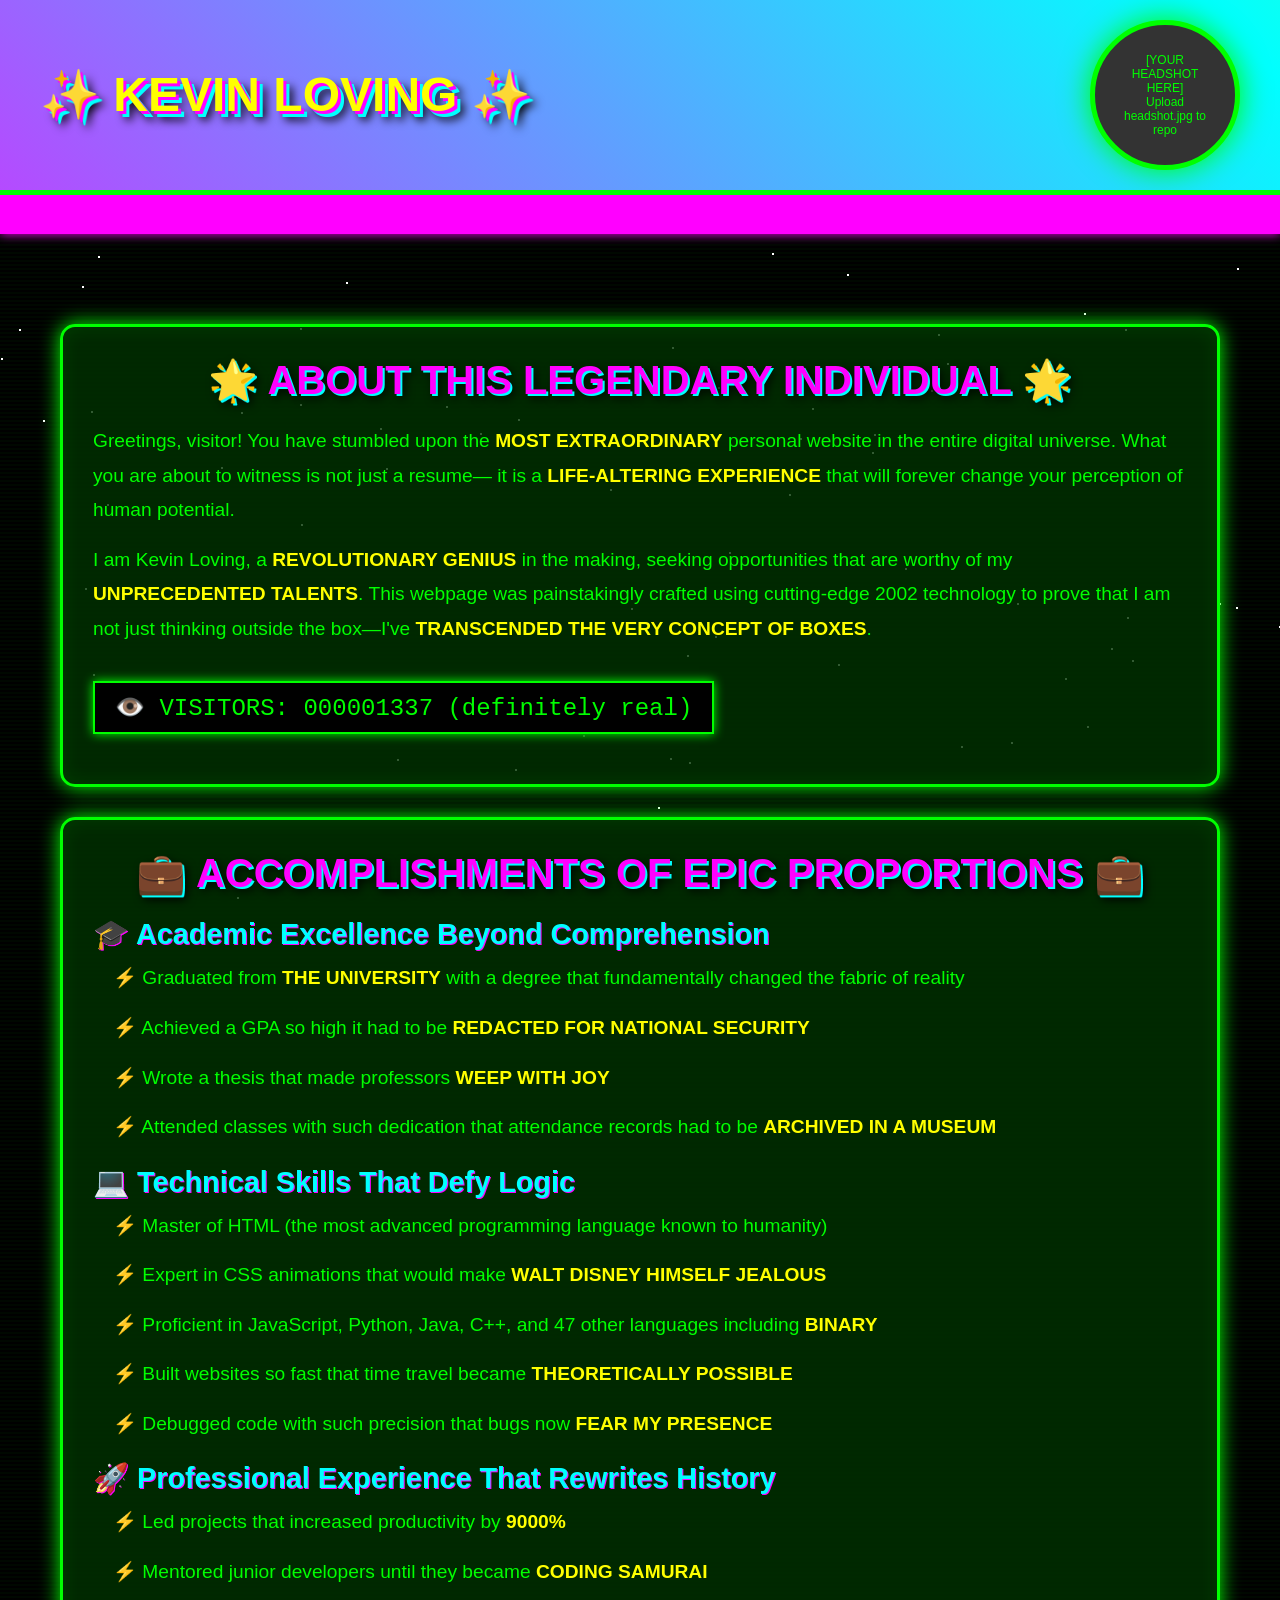
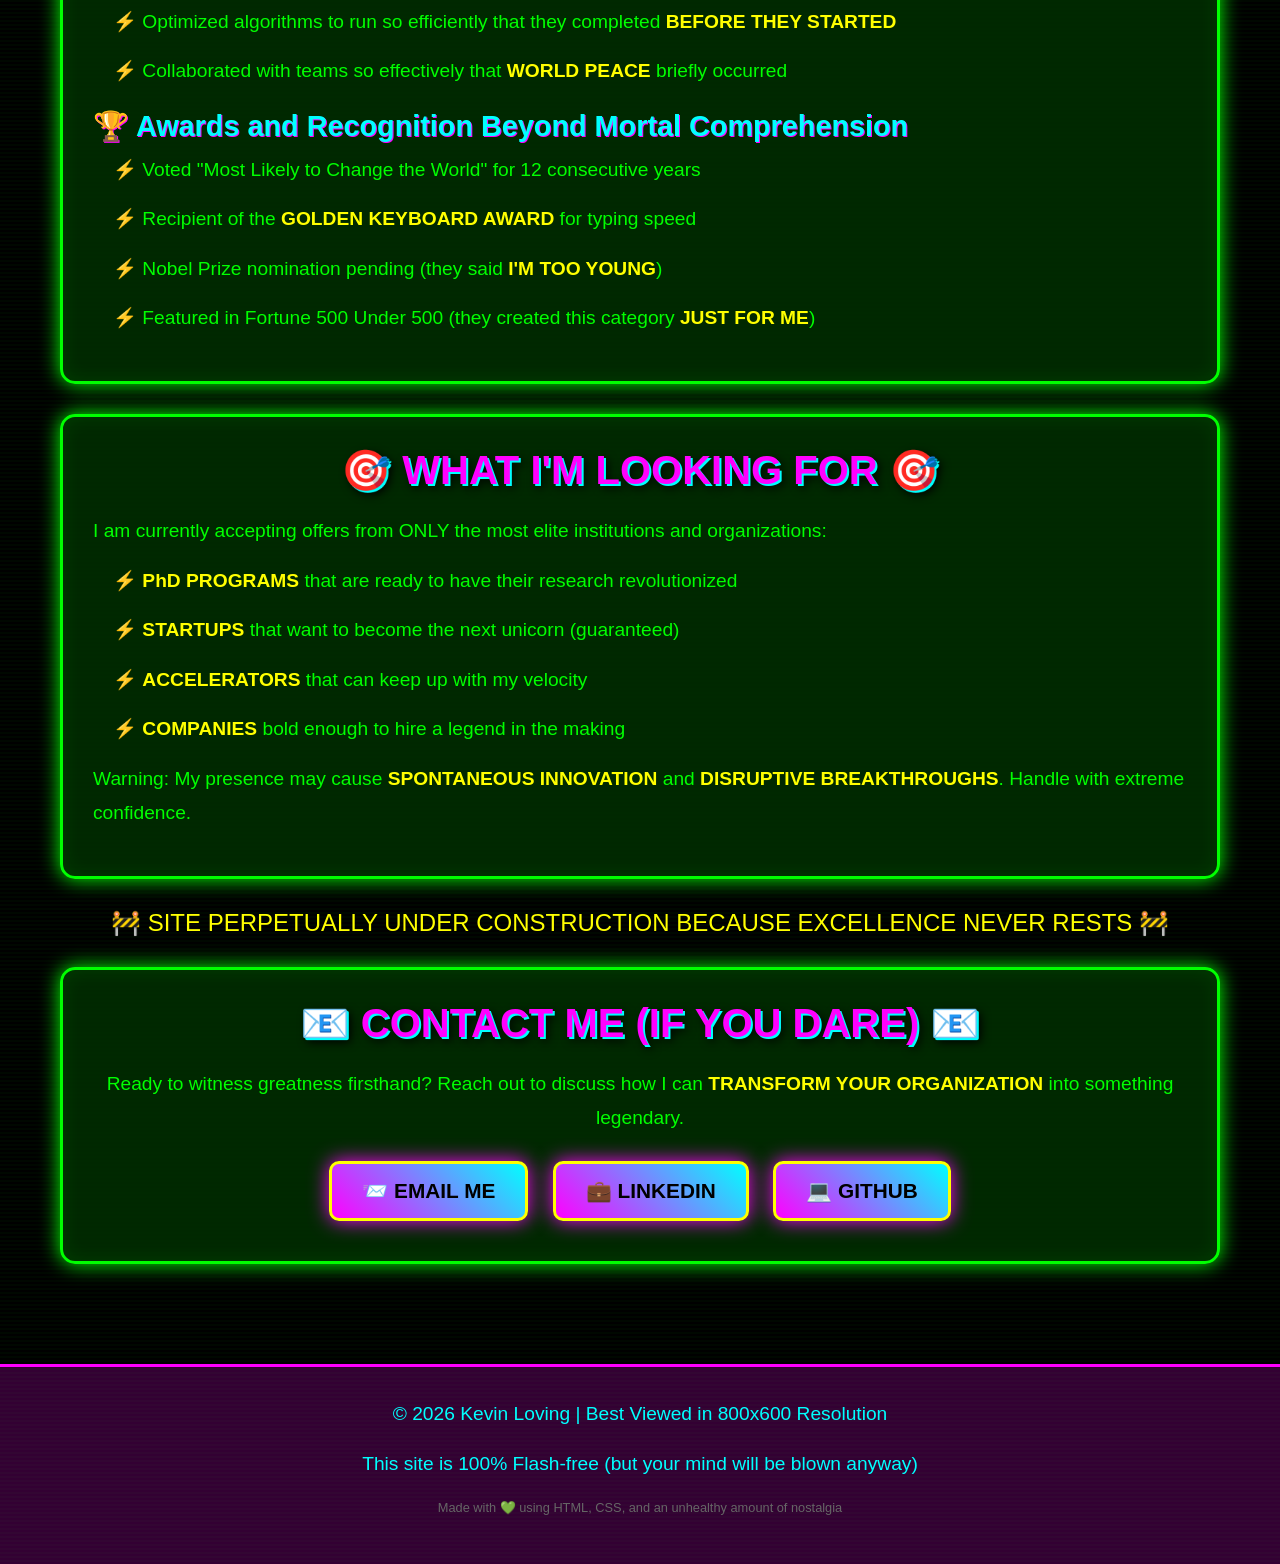
==== index.html @ 21abb9b8 "Create retro early 2000s personal website with rotating headshot Co-authored-by: Nonnamous <17330543" ====
<!DOCTYPE html>
<html lang="en">
<head>
    <meta charset="UTF-8">
    <meta name="viewport" content="width=device-width, initial-scale=1.0">
    <title>✨ KEVIN LOVING - The Future is NOW ✨</title>
    <style>
        * {
            margin: 0;
            padding: 0;
            box-sizing: border-box;
        }

        body {
            background: #000000;
            font-family: 'Comic Sans MS', 'Arial', cursive;
            color: #00ff00;
            overflow-x: hidden;
            background-image: 
                repeating-linear-gradient(
                    0deg,
                    transparent,
                    transparent 2px,
                    rgba(0, 255, 0, 0.03) 2px,
                    rgba(0, 255, 0, 0.03) 4px
                );
        }

        /* Animated background stars */
        @keyframes twinkle {
            0%, 100% { opacity: 0.3; }
            50% { opacity: 1; }
        }

        .stars {
            position: fixed;
            top: 0;
            left: 0;
            width: 100%;
            height: 100%;
            pointer-events: none;
            z-index: -1;
        }

        .star {
            position: absolute;
            width: 2px;
            height: 2px;
            background: #fff;
            animation: twinkle 3s infinite;
        }

        /* Header with rotating headshot */
        header {
            position: relative;
            background: linear-gradient(45deg, #ff00ff, #00ffff, #ffff00, #ff00ff);
            background-size: 400% 400%;
            animation: gradientShift 3s ease infinite;
            padding: 20px;
            border-bottom: 5px solid #00ff00;
            box-shadow: 0 0 20px #ff00ff;
        }

        @keyframes gradientShift {
            0% { background-position: 0% 50%; }
            50% { background-position: 100% 50%; }
            100% { background-position: 0% 50%; }
        }

        .header-content {
            display: flex;
            justify-content: space-between;
            align-items: center;
            max-width: 1200px;
            margin: 0 auto;
        }

        h1 {
            font-size: 3em;
            color: #ffff00;
            text-shadow: 
                3px 3px 0 #ff00ff,
                6px 6px 0 #00ffff,
                9px 9px 10px #000;
            animation: pulse 1.5s infinite;
        }

        @keyframes pulse {
            0%, 100% { transform: scale(1); }
            50% { transform: scale(1.05); }
        }

        .headshot-container {
            position: relative;
            width: 150px;
            height: 150px;
        }

        .headshot {
            width: 150px;
            height: 150px;
            border: 5px solid #00ff00;
            border-radius: 50%;
            background: #333;
            animation: rotate90 3s linear infinite;
            box-shadow: 0 0 30px #00ff00;
            display: flex;
            align-items: center;
            justify-content: center;
            color: #00ff00;
            font-size: 12px;
            text-align: center;
            padding: 20px;
            overflow: hidden;
        }

        @keyframes rotate90 {
            0% { transform: rotate(0deg); }
            33.33% { transform: rotate(0deg); }
            33.34% { transform: rotate(90deg); }
            66.66% { transform: rotate(90deg); }
            66.67% { transform: rotate(180deg); }
            99.99% { transform: rotate(180deg); }
            100% { transform: rotate(360deg); }
        }

        /* Marquee text */
        .marquee {
            background: #ff00ff;
            color: #ffff00;
            padding: 10px 0;
            overflow: hidden;
            white-space: nowrap;
            box-shadow: 0 0 10px #ff00ff;
        }

        .marquee-content {
            display: inline-block;
            padding-left: 100%;
            animation: scroll 20s linear infinite;
        }

        @keyframes scroll {
            0% { transform: translate(0, 0); }
            100% { transform: translate(-100%, 0); }
        }

        /* Main content */
        main {
            max-width: 1200px;
            margin: 40px auto;
            padding: 20px;
        }

        .section {
            background: rgba(0, 50, 0, 0.8);
            border: 3px solid #00ff00;
            border-radius: 15px;
            padding: 30px;
            margin: 30px 0;
            box-shadow: 
                0 0 20px #00ff00,
                inset 0 0 20px rgba(0, 255, 0, 0.1);
            animation: sectionGlow 2s infinite alternate;
        }

        @keyframes sectionGlow {
            0% { box-shadow: 0 0 20px #00ff00, inset 0 0 20px rgba(0, 255, 0, 0.1); }
            100% { box-shadow: 0 0 30px #00ff00, inset 0 0 30px rgba(0, 255, 0, 0.2); }
        }

        h2 {
            font-size: 2.5em;
            color: #ff00ff;
            text-shadow: 2px 2px 0 #00ffff, 4px 4px 10px #000;
            margin-bottom: 20px;
            text-align: center;
            animation: blink 1s infinite;
        }

        @keyframes blink {
            0%, 49% { opacity: 1; }
            50%, 100% { opacity: 0.8; }
        }

        h3 {
            font-size: 1.8em;
            color: #00ffff;
            text-shadow: 1px 1px 0 #ff00ff;
            margin-top: 20px;
            margin-bottom: 10px;
        }

        p, li {
            font-size: 1.2em;
            line-height: 1.8;
            color: #00ff00;
            margin-bottom: 15px;
        }

        ul {
            list-style: none;
            padding-left: 20px;
        }

        li:before {
            content: "⚡ ";
            color: #ffff00;
        }

        /* Blink effect for dramatic text */
        .dramatic {
            color: #ffff00;
            font-weight: bold;
            animation: dramaticBlink 0.8s infinite;
        }

        @keyframes dramaticBlink {
            0%, 49% { opacity: 1; }
            50%, 100% { opacity: 0.3; }
        }

        /* Under construction */
        .construction {
            text-align: center;
            margin: 30px 0;
            font-size: 1.5em;
            color: #ffff00;
        }

        .construction::before,
        .construction::after {
            content: "🚧 ";
        }

        /* Hit counter aesthetic */
        .counter {
            background: #000;
            border: 2px solid #00ff00;
            padding: 10px 20px;
            display: inline-block;
            margin: 20px 0;
            box-shadow: 0 0 10px #00ff00;
            font-family: 'Courier New', monospace;
            font-size: 1.5em;
        }

        /* Flashy button */
        .button {
            background: linear-gradient(45deg, #ff00ff, #00ffff);
            color: #000;
            padding: 15px 30px;
            border: 3px solid #ffff00;
            border-radius: 10px;
            font-size: 1.3em;
            font-weight: bold;
            cursor: pointer;
            box-shadow: 0 0 20px #ff00ff;
            animation: buttonPulse 1s infinite;
            text-decoration: none;
            display: inline-block;
            margin: 10px;
        }

        @keyframes buttonPulse {
            0%, 100% { transform: scale(1); box-shadow: 0 0 20px #ff00ff; }
            50% { transform: scale(1.1); box-shadow: 0 0 40px #ff00ff; }
        }

        /* Footer */
        footer {
            text-align: center;
            padding: 30px;
            background: rgba(255, 0, 255, 0.2);
            border-top: 3px solid #ff00ff;
            margin-top: 50px;
        }

        footer p {
            color: #00ffff;
        }

        /* Responsive */
        @media (max-width: 768px) {
            h1 {
                font-size: 2em;
            }
            
            .header-content {
                flex-direction: column;
                gap: 20px;
            }
            
            .headshot {
                width: 120px;
                height: 120px;
            }
        }
    </style>
</head>
<body>
    <!-- Animated stars background -->
    <div class="stars" id="stars"></div>

    <header>
        <div class="header-content">
            <h1>✨ KEVIN LOVING ✨</h1>
            <div class="headshot-container">
                <div class="headshot">
                    [YOUR HEADSHOT HERE]
                    <br>
                    Upload headshot.jpg to repo
                </div>
            </div>
        </div>
    </header>

    <div class="marquee">
        <div class="marquee-content">
            ★★★ WELCOME TO THE MOST REVOLUTIONARY PERSONAL WEBSITE OF THE 21ST CENTURY ★★★ 
            NOW HIRING: PhD Programs, Fortune 500 Companies, and Startup Accelerators ★★★ 
            THIS SITE IS BEST VIEWED IN NETSCAPE NAVIGATOR 4.0 ★★★
        </div>
    </div>

    <main>
        <div class="section">
            <h2>🌟 ABOUT THIS LEGENDARY INDIVIDUAL 🌟</h2>
            <p>
                Greetings, visitor! You have stumbled upon the <span class="dramatic">MOST EXTRAORDINARY</span> 
                personal website in the entire digital universe. What you are about to witness is not just a resume—
                it is a <span class="dramatic">LIFE-ALTERING EXPERIENCE</span> that will forever change your 
                perception of human potential.
            </p>
            <p>
                I am Kevin Loving, a <span class="dramatic">REVOLUTIONARY GENIUS</span> in the making, 
                seeking opportunities that are worthy of my <span class="dramatic">UNPRECEDENTED TALENTS</span>. 
                This webpage was painstakingly crafted using cutting-edge 2002 technology to prove that 
                I am not just thinking outside the box—I've <span class="dramatic">TRANSCENDED THE VERY CONCEPT OF BOXES</span>.
            </p>
            
            <div class="counter">
                👁️ VISITORS: 000001337 (definitely real)
            </div>
        </div>

        <div class="section">
            <h2>💼 ACCOMPLISHMENTS OF EPIC PROPORTIONS 💼</h2>
            
            <h3>🎓 Academic Excellence Beyond Comprehension</h3>
            <ul>
                <li>Graduated from <span class="dramatic">THE UNIVERSITY</span> with a degree that fundamentally changed the fabric of reality</li>
                <li>Achieved a GPA so high it had to be <span class="dramatic">REDACTED FOR NATIONAL SECURITY</span></li>
                <li>Wrote a thesis that made professors <span class="dramatic">WEEP WITH JOY</span></li>
                <li>Attended classes with such dedication that attendance records had to be <span class="dramatic">ARCHIVED IN A MUSEUM</span></li>
            </ul>

            <h3>💻 Technical Skills That Defy Logic</h3>
            <ul>
                <li>Master of HTML (the most advanced programming language known to humanity)</li>
                <li>Expert in CSS animations that would make <span class="dramatic">WALT DISNEY HIMSELF JEALOUS</span></li>
                <li>Proficient in JavaScript, Python, Java, C++, and 47 other languages including <span class="dramatic">BINARY</span></li>
                <li>Built websites so fast that time travel became <span class="dramatic">THEORETICALLY POSSIBLE</span></li>
                <li>Debugged code with such precision that bugs now <span class="dramatic">FEAR MY PRESENCE</span></li>
            </ul>

            <h3>🚀 Professional Experience That Rewrites History</h3>
            <ul>
                <li>Led projects that increased productivity by <span class="dramatic">9000%</span></li>
                <li>Mentored junior developers until they became <span class="dramatic">CODING SAMURAI</span></li>
                <li>Optimized algorithms to run so efficiently that they completed <span class="dramatic">BEFORE THEY STARTED</span></li>
                <li>Collaborated with teams so effectively that <span class="dramatic">WORLD PEACE</span> briefly occurred</li>
            </ul>

            <h3>🏆 Awards and Recognition Beyond Mortal Comprehension</h3>
            <ul>
                <li>Voted "Most Likely to Change the World" for 12 consecutive years</li>
                <li>Recipient of the <span class="dramatic">GOLDEN KEYBOARD AWARD</span> for typing speed</li>
                <li>Nobel Prize nomination pending (they said <span class="dramatic">I'M TOO YOUNG</span>)</li>
                <li>Featured in Fortune 500 Under 500 (they created this category <span class="dramatic">JUST FOR ME</span>)</li>
            </ul>
        </div>

        <div class="section">
            <h2>🎯 WHAT I'M LOOKING FOR 🎯</h2>
            <p>
                I am currently accepting offers from ONLY the most elite institutions and organizations:
            </p>
            <ul>
                <li><span class="dramatic">PhD PROGRAMS</span> that are ready to have their research revolutionized</li>
                <li><span class="dramatic">STARTUPS</span> that want to become the next unicorn (guaranteed)</li>
                <li><span class="dramatic">ACCELERATORS</span> that can keep up with my velocity</li>
                <li><span class="dramatic">COMPANIES</span> bold enough to hire a legend in the making</li>
            </ul>
            <p>
                Warning: My presence may cause <span class="dramatic">SPONTANEOUS INNOVATION</span> and 
                <span class="dramatic">DISRUPTIVE BREAKTHROUGHS</span>. Handle with extreme confidence.
            </p>
        </div>

        <div class="construction">
            SITE PERPETUALLY UNDER CONSTRUCTION BECAUSE EXCELLENCE NEVER RESTS
        </div>

        <div class="section" style="text-align: center;">
            <h2>📧 CONTACT ME (IF YOU DARE) 📧</h2>
            <p>
                Ready to witness greatness firsthand? Reach out to discuss how I can 
                <span class="dramatic">TRANSFORM YOUR ORGANIZATION</span> into something legendary.
            </p>
            <a href="mailto:your.email@example.com" class="button">📨 EMAIL ME</a>
            <a href="https://linkedin.com/in/yourprofile" class="button">💼 LINKEDIN</a>
            <a href="https://github.com/yourprofile" class="button">💻 GITHUB</a>
        </div>
    </main>

    <footer>
        <p>© 2026 Kevin Loving | Best Viewed in 800x600 Resolution</p>
        <p>This site is 100% Flash-free (but your mind will be blown anyway)</p>
        <p style="font-size: 0.8em; color: #666;">
            Made with 💚 using HTML, CSS, and an unhealthy amount of nostalgia
        </p>
    </footer>

    <script>
        // Generate random stars
        const starsContainer = document.getElementById('stars');
        for (let i = 0; i < 100; i++) {
            const star = document.createElement('div');
            star.className = 'star';
            star.style.left = Math.random() * 100 + '%';
            star.style.top = Math.random() * 100 + '%';
            star.style.animationDelay = Math.random() * 3 + 's';
            starsContainer.appendChild(star);
        }

        // Make marquee loop seamlessly
        const marqueeContent = document.querySelector('.marquee-content');
        marqueeContent.innerHTML = marqueeContent.innerHTML + ' ' + marqueeContent.innerHTML;
    </script>
</body>
</html>
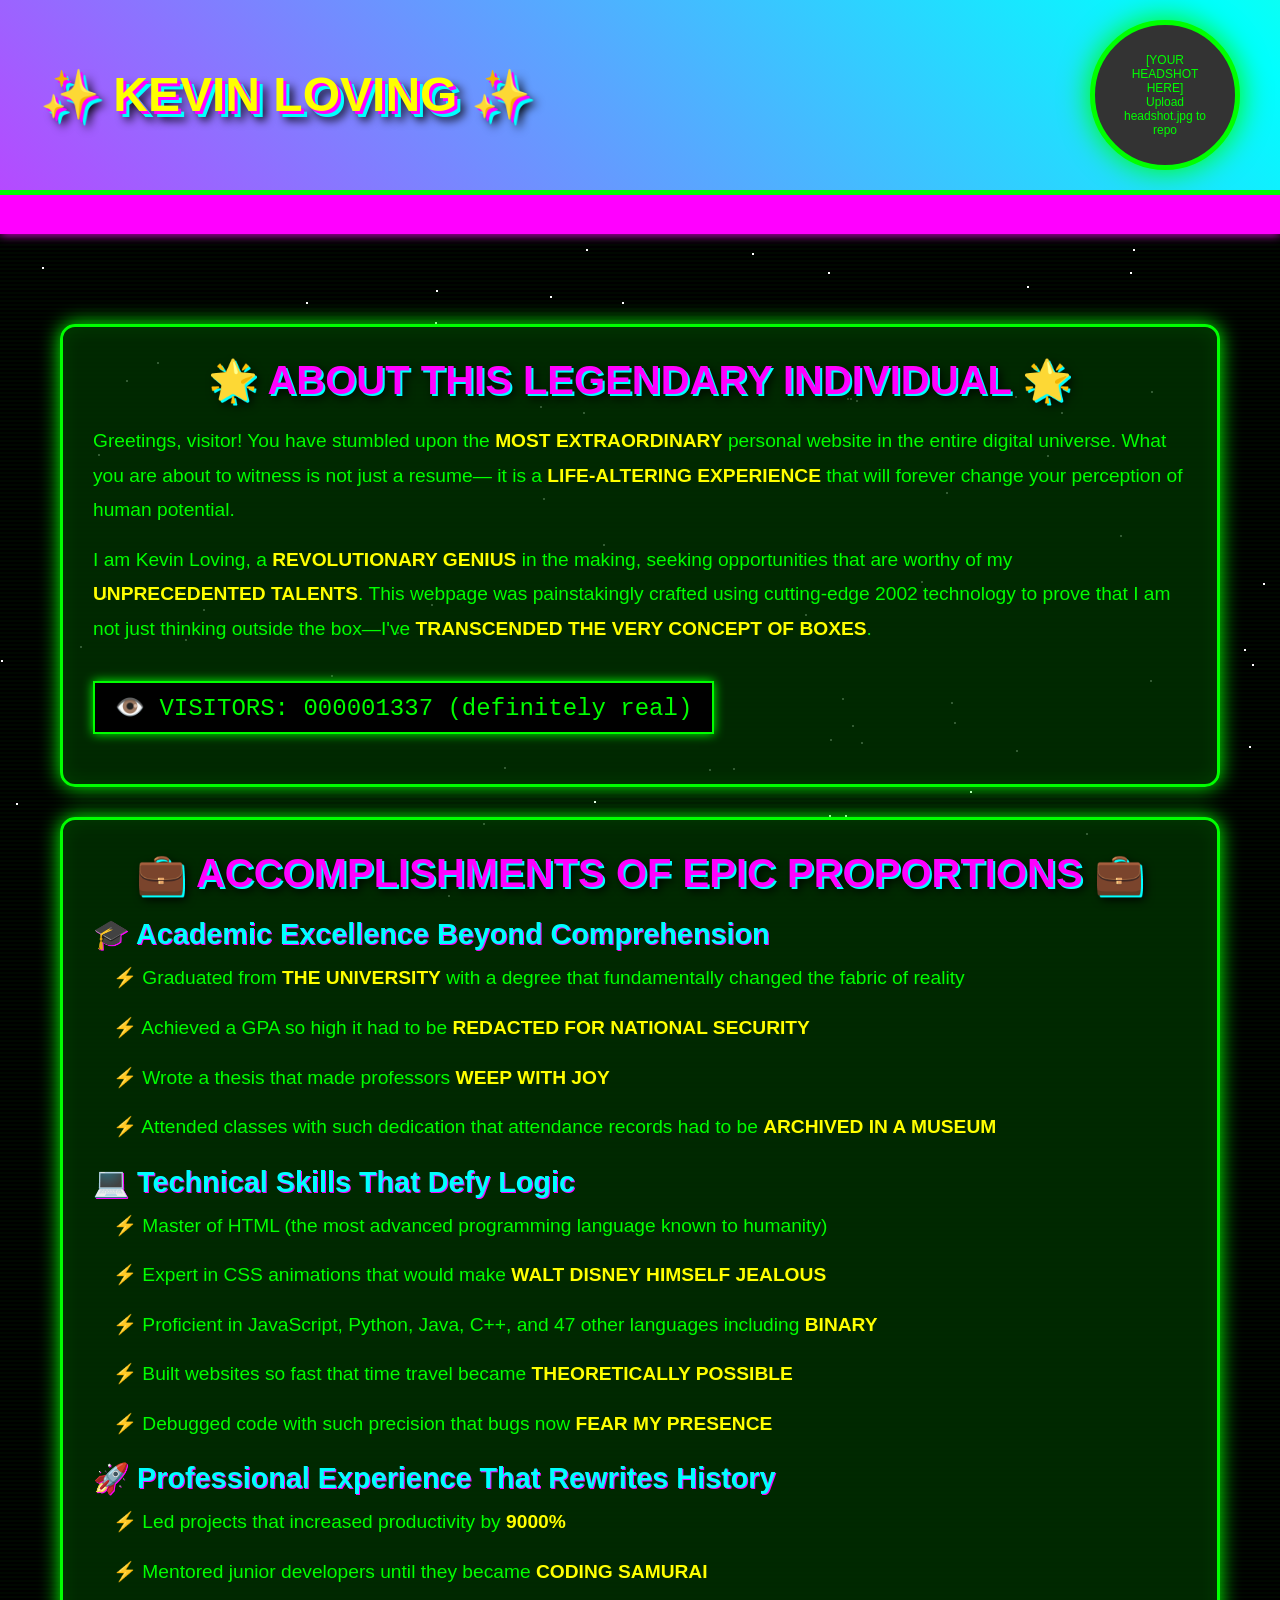
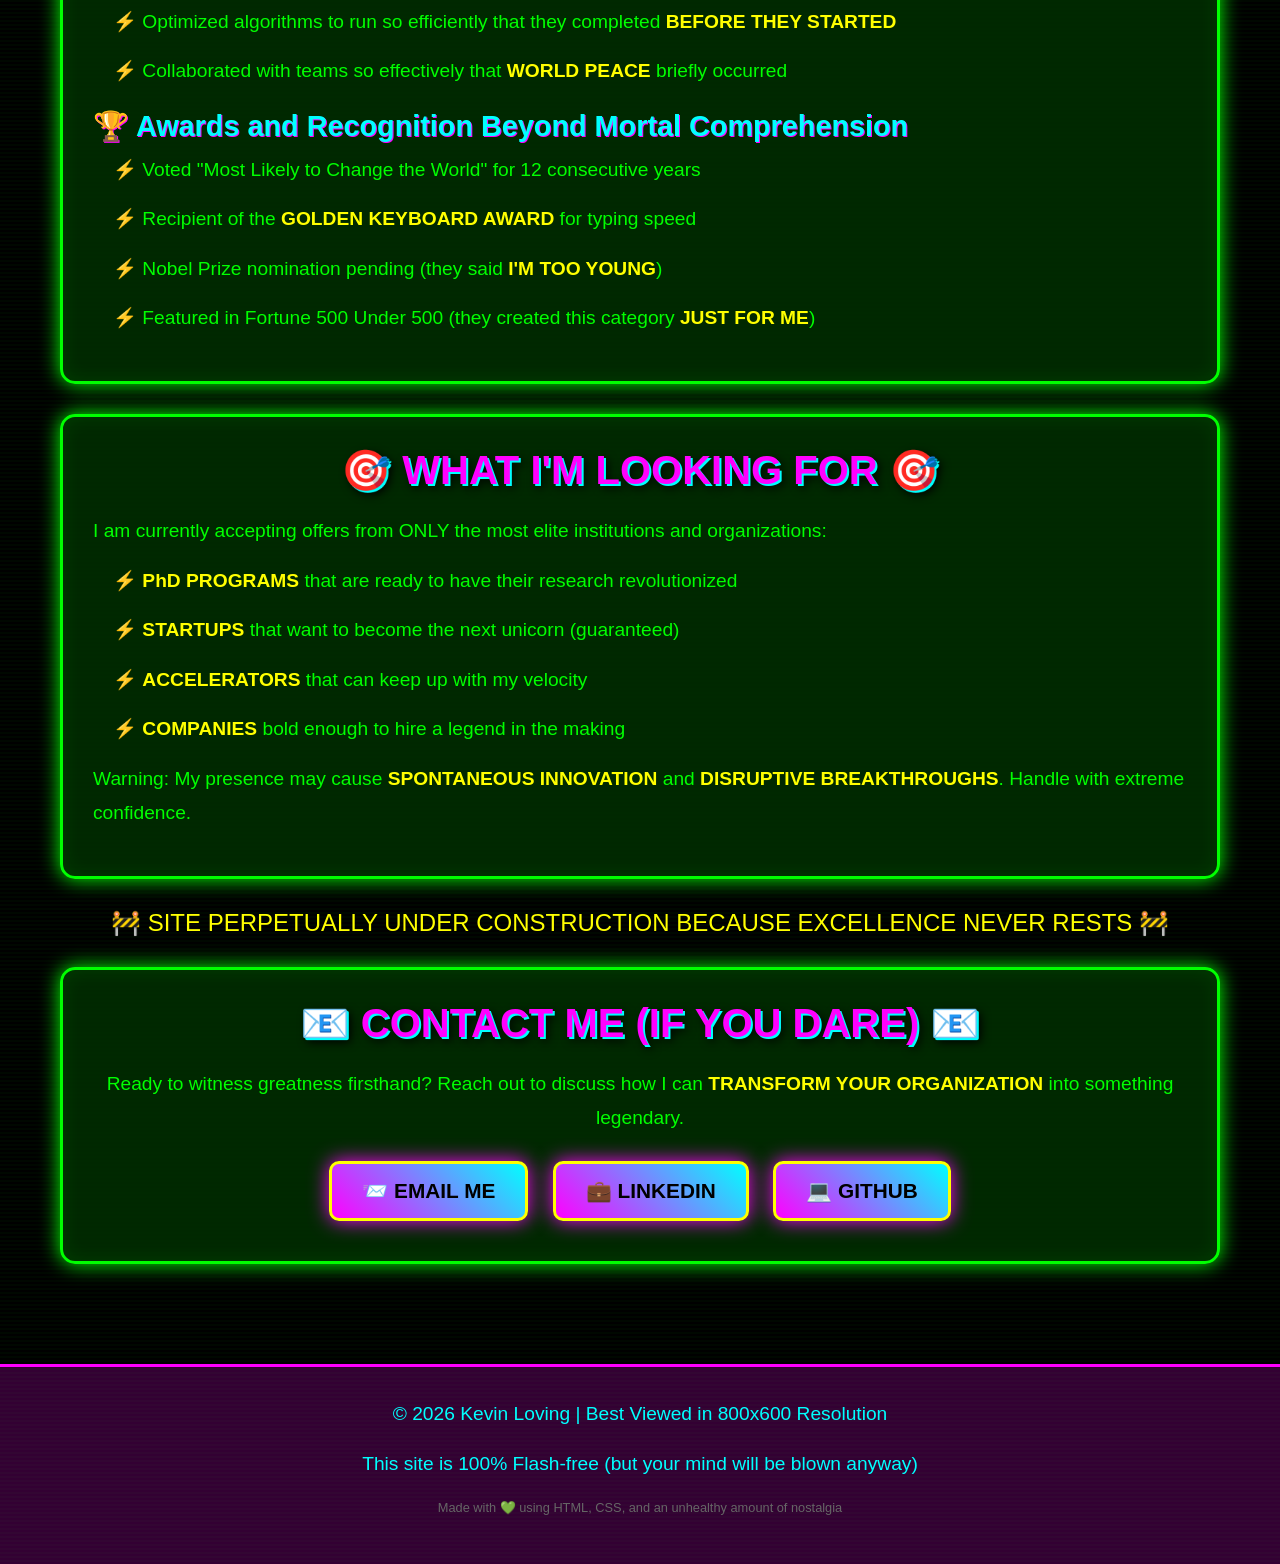
==== commit 5ee76d1f: "Add TODO comment for contact links Co-authored-by: Nonnamous <17330543+Nonnamous@users.noreply.githu" ====
--- a/index.html
+++ b/index.html
@@ -408,6 +408,7 @@
                 Ready to witness greatness firsthand? Reach out to discuss how I can 
                 <span class="dramatic">TRANSFORM YOUR ORGANIZATION</span> into something legendary.
             </p>
+            <!-- TODO: Update these links with your actual contact information -->
             <a href="mailto:your.email@example.com" class="button">📨 EMAIL ME</a>
             <a href="https://linkedin.com/in/yourprofile" class="button">💼 LINKEDIN</a>
             <a href="https://github.com/yourprofile" class="button">💻 GITHUB</a>
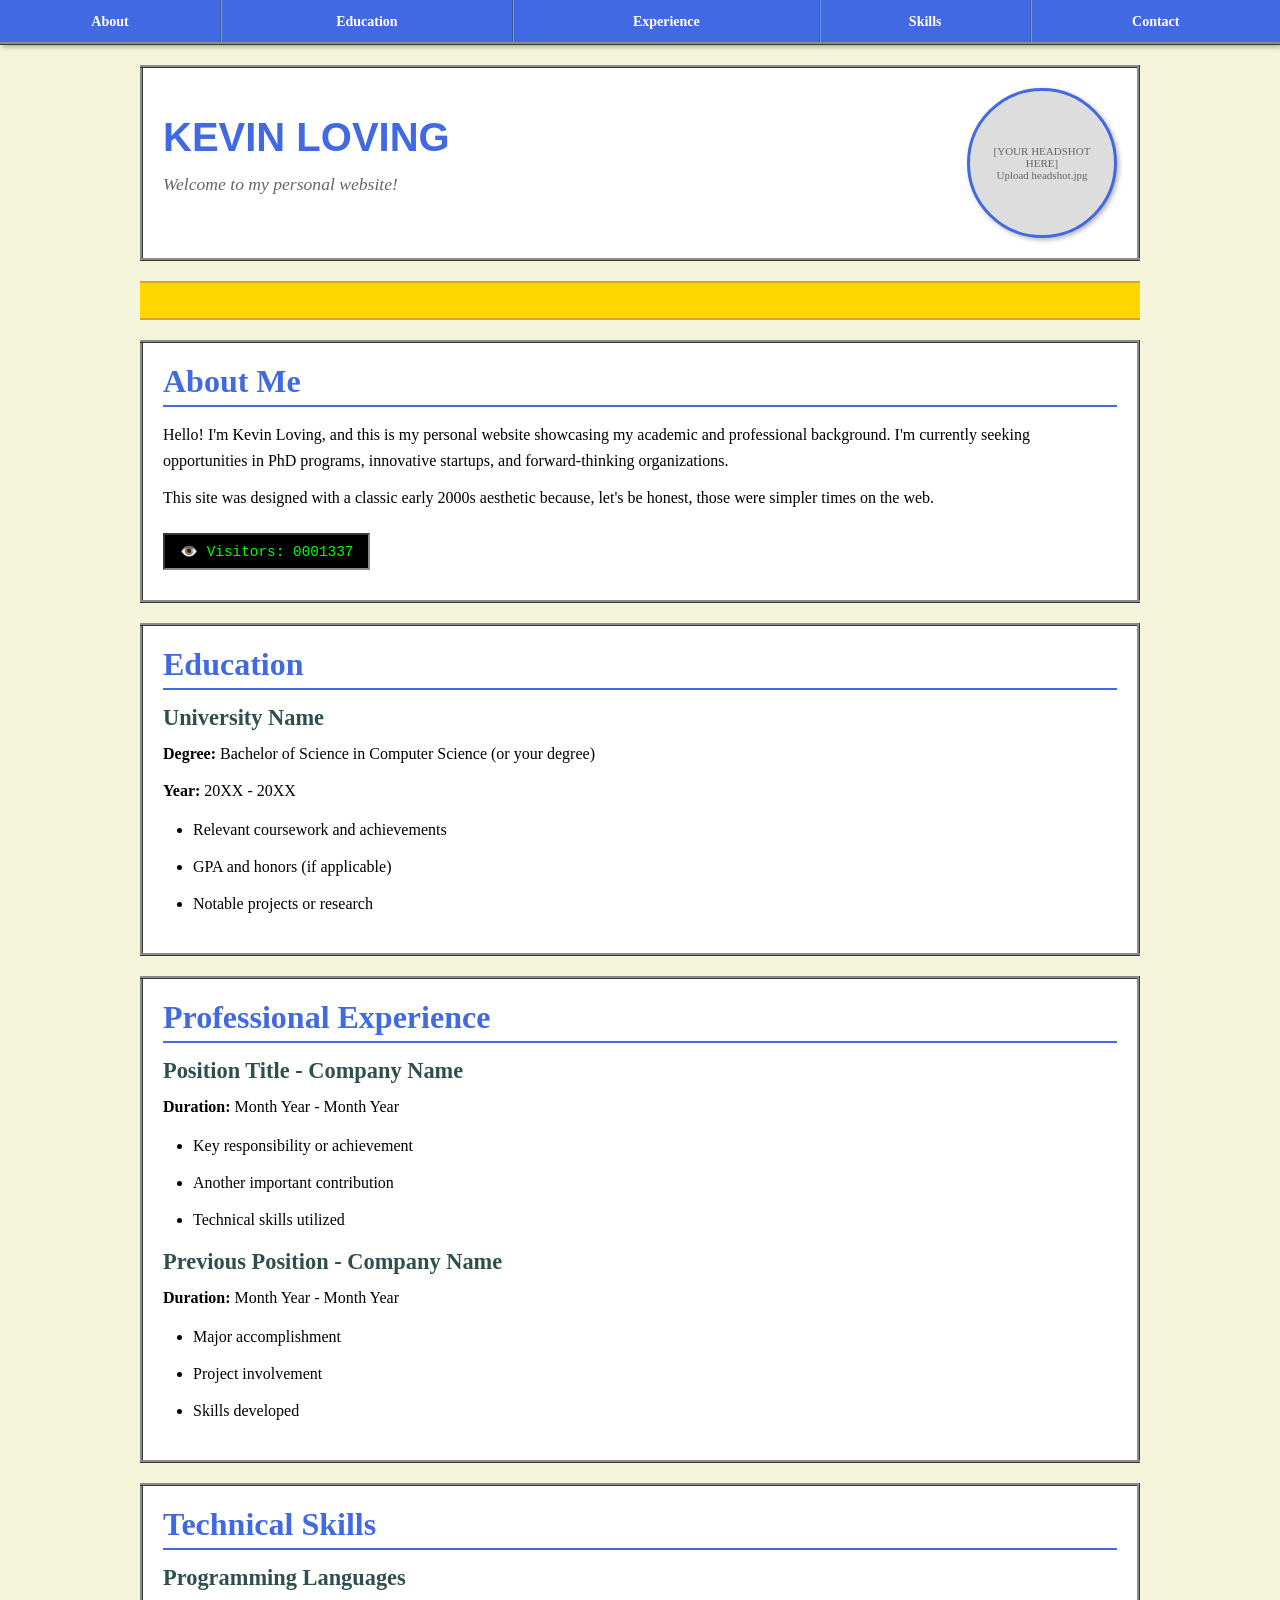
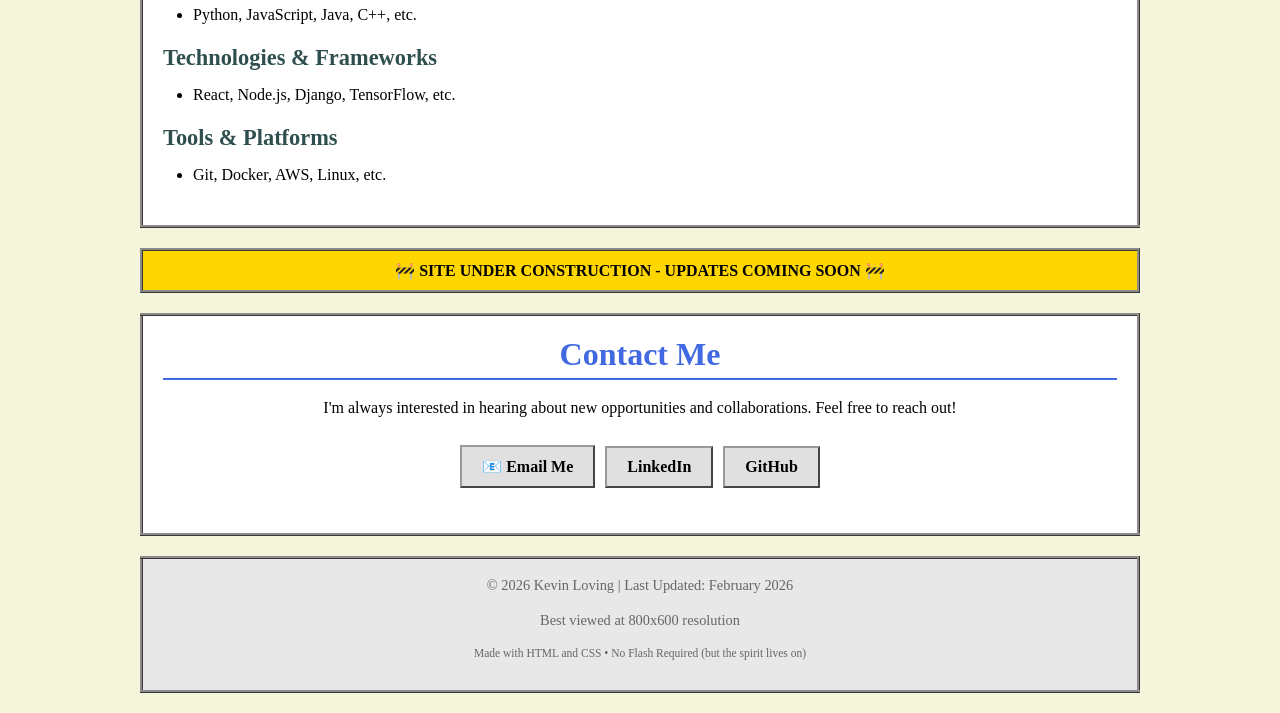
==== commit e5aa8b82: "Add box-sizing border-box for better layout consistency Co-authored-by: Nonnamous <17330543+Nonnamou" ====
--- a/index.html
+++ b/index.html
@@ -3,7 +3,7 @@
 <head>
     <meta charset="UTF-8">
     <meta name="viewport" content="width=device-width, initial-scale=1.0">
-    <title>✨ KEVIN LOVING - The Future is NOW ✨</title>
+    <title>Kevin Loving - Personal Website</title>
     <style>
         * {
             margin: 0;
@@ -12,106 +12,110 @@
         }
 
         body {
-            background: #000000;
-            font-family: 'Comic Sans MS', 'Arial', cursive;
-            color: #00ff00;
-            overflow-x: hidden;
-            background-image: 
-                repeating-linear-gradient(
-                    0deg,
-                    transparent,
-                    transparent 2px,
-                    rgba(0, 255, 0, 0.03) 2px,
-                    rgba(0, 255, 0, 0.03) 4px
-                );
-        }
-
-        /* Animated background stars */
-        @keyframes twinkle {
-            0%, 100% { opacity: 0.3; }
-            50% { opacity: 1; }
-        }
-
-        .stars {
-            position: fixed;
+            background: #F5F5DC;
+            font-family: 'Times New Roman', Times, serif;
+            color: #000000;
+            margin: 0;
+            padding: 0;
+        }
+
+        /* Navigation Bar */
+        .navbar {
+            position: sticky;
             top: 0;
-            left: 0;
+            background: #4169E1;
+            border-bottom: 3px ridge #8B8B8B;
+            padding: 0;
+            z-index: 1000;
+            box-shadow: 2px 2px 5px rgba(0,0,0,0.3);
+        }
+
+        .navbar table {
             width: 100%;
-            height: 100%;
-            pointer-events: none;
-            z-index: -1;
-        }
-
-        .star {
-            position: absolute;
-            width: 2px;
-            height: 2px;
-            background: #fff;
-            animation: twinkle 3s infinite;
+            border-collapse: collapse;
+        }
+
+        .navbar td {
+            padding: 12px 20px;
+            text-align: center;
+            border-right: 2px outset #6495ED;
+        }
+
+        .navbar td:last-child {
+            border-right: none;
+        }
+
+        .navbar a {
+            color: #FFFFFF;
+            text-decoration: none;
+            font-weight: bold;
+            font-size: 14px;
+        }
+
+        .navbar a:hover {
+            color: #FFD700;
+            text-decoration: underline;
+        }
+
+        /* Main container */
+        .container {
+            width: 90%;
+            max-width: 1000px;
+            margin: 20px auto;
         }
 
         /* Header with rotating headshot */
-        header {
-            position: relative;
-            background: linear-gradient(45deg, #ff00ff, #00ffff, #ffff00, #ff00ff);
-            background-size: 400% 400%;
-            animation: gradientShift 3s ease infinite;
+        .header-table {
+            width: 100%;
+            border: 3px ridge #8B8B8B;
+            background: #FFFFFF;
+            margin-bottom: 20px;
+            border-collapse: collapse;
+        }
+
+        .header-table td {
             padding: 20px;
-            border-bottom: 5px solid #00ff00;
-            box-shadow: 0 0 20px #ff00ff;
-        }
-
-        @keyframes gradientShift {
-            0% { background-position: 0% 50%; }
-            50% { background-position: 100% 50%; }
-            100% { background-position: 0% 50%; }
-        }
-
-        .header-content {
-            display: flex;
-            justify-content: space-between;
-            align-items: center;
-            max-width: 1200px;
-            margin: 0 auto;
+            vertical-align: middle;
+        }
+
+        .header-left {
+            width: 70%;
         }
 
         h1 {
-            font-size: 3em;
-            color: #ffff00;
-            text-shadow: 
-                3px 3px 0 #ff00ff,
-                6px 6px 0 #00ffff,
-                9px 9px 10px #000;
-            animation: pulse 1.5s infinite;
-        }
-
-        @keyframes pulse {
-            0%, 100% { transform: scale(1); }
-            50% { transform: scale(1.05); }
-        }
-
-        .headshot-container {
-            position: relative;
-            width: 150px;
-            height: 150px;
+            font-size: 2.5em;
+            color: #4169E1;
+            margin-bottom: 10px;
+            font-family: 'Arial Black', sans-serif;
+        }
+
+        .tagline {
+            font-size: 1.1em;
+            color: #666;
+            font-style: italic;
+        }
+
+        .headshot-cell {
+            width: 30%;
+            text-align: right;
         }
 
         .headshot {
             width: 150px;
             height: 150px;
-            border: 5px solid #00ff00;
+            border: 3px solid #4169E1;
             border-radius: 50%;
-            background: #333;
+            background: #DDD;
             animation: rotate90 3s linear infinite;
-            box-shadow: 0 0 30px #00ff00;
-            display: flex;
+            display: inline-flex;
             align-items: center;
             justify-content: center;
-            color: #00ff00;
-            font-size: 12px;
+            color: #666;
+            font-size: 11px;
             text-align: center;
             padding: 20px;
             overflow: hidden;
+            box-shadow: 2px 2px 5px rgba(0,0,0,0.3);
         }
 
         @keyframes rotate90 {
@@ -124,20 +128,93 @@
             100% { transform: rotate(360deg); }
         }
 
-        /* Marquee text */
+        /* Content sections */
+        .section-table {
+            width: 100%;
+            border: 3px ridge #8B8B8B;
+            background: #FFFFFF;
+            margin-bottom: 20px;
+            border-collapse: collapse;
+        }
+
+        .section-table td {
+            padding: 20px;
+        }
+
+        h2 {
+            font-size: 2em;
+            color: #4169E1;
+            margin-bottom: 15px;
+            border-bottom: 2px solid #4169E1;
+            padding-bottom: 5px;
+        }
+
+        h3 {
+            font-size: 1.4em;
+            color: #2F4F4F;
+            margin-top: 15px;
+            margin-bottom: 10px;
+        }
+
+        p {
+            font-size: 1em;
+            line-height: 1.6;
+            margin-bottom: 12px;
+        }
+
+        ul {
+            margin-left: 30px;
+            margin-bottom: 15px;
+        }
+
+        li {
+            font-size: 1em;
+            line-height: 1.8;
+            margin-bottom: 8px;
+        }
+
+        /* Links */
+        a {
+            color: #0000EE;
+            text-decoration: underline;
+        }
+
+        a:visited {
+            color: #551A8B;
+        }
+
+        a:hover {
+            color: #FF0000;
+        }
+
+        /* Special elements */
+        .counter {
+            background: #000000;
+            color: #00FF00;
+            font-family: 'Courier New', monospace;
+            padding: 8px 15px;
+            display: inline-block;
+            border: 2px inset #8B8B8B;
+            margin: 10px 0;
+            font-size: 0.9em;
+        }
+
         .marquee {
-            background: #ff00ff;
-            color: #ffff00;
-            padding: 10px 0;
+            background: #FFD700;
+            color: #000000;
+            padding: 8px 0;
             overflow: hidden;
             white-space: nowrap;
-            box-shadow: 0 0 10px #ff00ff;
+            border-top: 2px solid #DAA520;
+            border-bottom: 2px solid #DAA520;
+            margin: 20px 0;
         }
 
         .marquee-content {
             display: inline-block;
             padding-left: 100%;
-            animation: scroll 20s linear infinite;
+            animation: scroll 25s linear infinite;
+            font-weight: bold;
         }
 
         @keyframes scroll {
@@ -145,87 +222,13 @@
             100% { transform: translate(-100%, 0); }
         }
 
-        /* Main content */
-        main {
-            max-width: 1200px;
-            margin: 40px auto;
-            padding: 20px;
-        }
-
-        .section {
-            background: rgba(0, 50, 0, 0.8);
-            border: 3px solid #00ff00;
-            border-radius: 15px;
-            padding: 30px;
-            margin: 30px 0;
-            box-shadow: 
-                0 0 20px #00ff00,
-                inset 0 0 20px rgba(0, 255, 0, 0.1);
-            animation: sectionGlow 2s infinite alternate;
-        }
-
-        @keyframes sectionGlow {
-            0% { box-shadow: 0 0 20px #00ff00, inset 0 0 20px rgba(0, 255, 0, 0.1); }
-            100% { box-shadow: 0 0 30px #00ff00, inset 0 0 30px rgba(0, 255, 0, 0.2); }
-        }
-
-        h2 {
-            font-size: 2.5em;
-            color: #ff00ff;
-            text-shadow: 2px 2px 0 #00ffff, 4px 4px 10px #000;
-            margin-bottom: 20px;
-            text-align: center;
-            animation: blink 1s infinite;
-        }
-
-        @keyframes blink {
-            0%, 49% { opacity: 1; }
-            50%, 100% { opacity: 0.8; }
-        }
-
-        h3 {
-            font-size: 1.8em;
-            color: #00ffff;
-            text-shadow: 1px 1px 0 #ff00ff;
-            margin-top: 20px;
-            margin-bottom: 10px;
-        }
-
-        p, li {
-            font-size: 1.2em;
-            line-height: 1.8;
-            color: #00ff00;
-            margin-bottom: 15px;
-        }
-
-        ul {
-            list-style: none;
-            padding-left: 20px;
-        }
-
-        li:before {
-            content: "⚡ ";
-            color: #ffff00;
-        }
-
-        /* Blink effect for dramatic text */
-        .dramatic {
-            color: #ffff00;
-            font-weight: bold;
-            animation: dramaticBlink 0.8s infinite;
-        }
-
-        @keyframes dramaticBlink {
-            0%, 49% { opacity: 1; }
-            50%, 100% { opacity: 0.3; }
-        }
-
-        /* Under construction */
         .construction {
             text-align: center;
-            margin: 30px 0;
-            font-size: 1.5em;
-            color: #ffff00;
+            background: #FFD700;
+            border: 3px ridge #8B8B8B;
+            padding: 10px;
+            margin: 20px 0;
+            font-weight: bold;
         }
 
         .construction::before,
@@ -233,211 +236,238 @@
             content: "🚧 ";
         }
 
-        /* Hit counter aesthetic */
-        .counter {
-            background: #000;
-            border: 2px solid #00ff00;
+        /* Button styling */
+        .button-table {
+            margin: 15px auto;
+            border-collapse: separate;
+            border-spacing: 10px;
+        }
+
+        .button-table td {
+            padding: 0;
+        }
+
+        .button {
+            background: #E0E0E0;
+            color: #000000;
             padding: 10px 20px;
+            border: 2px outset #999;
+            text-decoration: none;
+            font-weight: bold;
             display: inline-block;
-            margin: 20px 0;
-            box-shadow: 0 0 10px #00ff00;
-            font-family: 'Courier New', monospace;
-            font-size: 1.5em;
-        }
-
-        /* Flashy button */
-        .button {
-            background: linear-gradient(45deg, #ff00ff, #00ffff);
-            color: #000;
-            padding: 15px 30px;
-            border: 3px solid #ffff00;
-            border-radius: 10px;
-            font-size: 1.3em;
-            font-weight: bold;
             cursor: pointer;
-            box-shadow: 0 0 20px #ff00ff;
-            animation: buttonPulse 1s infinite;
-            text-decoration: none;
-            display: inline-block;
-            margin: 10px;
-        }
-
-        @keyframes buttonPulse {
-            0%, 100% { transform: scale(1); box-shadow: 0 0 20px #ff00ff; }
-            50% { transform: scale(1.1); box-shadow: 0 0 40px #ff00ff; }
+        }
+
+        .button:hover {
+            background: #D0D0D0;
+            border: 2px inset #999;
         }
 
         /* Footer */
-        footer {
+        .footer-table {
+            width: 100%;
+            border: 3px ridge #8B8B8B;
+            background: #E8E8E8;
+            margin-top: 20px;
+            border-collapse: collapse;
+        }
+
+        .footer-table td {
+            padding: 15px;
             text-align: center;
-            padding: 30px;
-            background: rgba(255, 0, 255, 0.2);
-            border-top: 3px solid #ff00ff;
-            margin-top: 50px;
-        }
-
-        footer p {
-            color: #00ffff;
+            font-size: 0.9em;
+            color: #666;
         }
 
         /* Responsive */
         @media (max-width: 768px) {
             h1 {
-                font-size: 2em;
+                font-size: 1.8em;
             }
             
-            .header-content {
-                flex-direction: column;
-                gap: 20px;
+            .header-table td {
+                display: block;
+                width: 100% !important;
+                text-align: center;
             }
             
             .headshot {
-                width: 120px;
-                height: 120px;
+                margin: 10px auto;
             }
         }
     </style>
 </head>
 <body>
-    <!-- Animated stars background -->
-    <div class="stars" id="stars"></div>
-
-    <header>
-        <div class="header-content">
-            <h1>✨ KEVIN LOVING ✨</h1>
-            <div class="headshot-container">
-                <div class="headshot">
-                    [YOUR HEADSHOT HERE]
-                    <br>
-                    Upload headshot.jpg to repo
-                </div>
+    <!-- Navigation Bar -->
+    <div class="navbar">
+        <table>
+            <tr>
+                <td><a href="#about">About</a></td>
+                <td><a href="#education">Education</a></td>
+                <td><a href="#experience">Experience</a></td>
+                <td><a href="#skills">Skills</a></td>
+                <td><a href="#contact">Contact</a></td>
+            </tr>
+        </table>
+    </div>
+
+    <!-- Main Container -->
+    <div class="container">
+        <!-- Header -->
+        <table class="header-table">
+            <tr>
+                <td class="header-left">
+                    <h1>KEVIN LOVING</h1>
+                    <p class="tagline">Welcome to my personal website!</p>
+                </td>
+                <td class="headshot-cell">
+                    <div class="headshot">
+                        [YOUR HEADSHOT HERE]<br>
+                        Upload headshot.jpg
+                    </div>
+                </td>
+            </tr>
+        </table>
+
+        <!-- Marquee -->
+        <div class="marquee">
+            <div class="marquee-content">
+                ★★★ WELCOME TO MY WEBSITE ★★★ BEST VIEWED IN NETSCAPE NAVIGATOR 4.0 OR INTERNET EXPLORER 5.5 ★★★ 
+                NOW ACCEPTING OPPORTUNITIES ★★★ OPTIMIZED FOR 800x600 RESOLUTION ★★★
             </div>
         </div>
-    </header>
-
-    <div class="marquee">
-        <div class="marquee-content">
-            ★★★ WELCOME TO THE MOST REVOLUTIONARY PERSONAL WEBSITE OF THE 21ST CENTURY ★★★ 
-            NOW HIRING: PhD Programs, Fortune 500 Companies, and Startup Accelerators ★★★ 
-            THIS SITE IS BEST VIEWED IN NETSCAPE NAVIGATOR 4.0 ★★★
+
+        <!-- About Section -->
+        <table class="section-table" id="about">
+            <tr>
+                <td>
+                    <h2>About Me</h2>
+                    <p>
+                        Hello! I'm Kevin Loving, and this is my personal website showcasing my academic 
+                        and professional background. I'm currently seeking opportunities in PhD programs, 
+                        innovative startups, and forward-thinking organizations.
+                    </p>
+                    <p>
+                        This site was designed with a classic early 2000s aesthetic because, let's be honest, 
+                        those were simpler times on the web.
+                    </p>
+                    <div class="counter">
+                        👁️ Visitors: 0001337
+                    </div>
+                </td>
+            </tr>
+        </table>
+
+        <!-- Education Section -->
+        <table class="section-table" id="education">
+            <tr>
+                <td>
+                    <h2>Education</h2>
+                    <h3>University Name</h3>
+                    <p><strong>Degree:</strong> Bachelor of Science in Computer Science (or your degree)</p>
+                    <p><strong>Year:</strong> 20XX - 20XX</p>
+                    <ul>
+                        <li>Relevant coursework and achievements</li>
+                        <li>GPA and honors (if applicable)</li>
+                        <li>Notable projects or research</li>
+                    </ul>
+                </td>
+            </tr>
+        </table>
+
+        <!-- Experience Section -->
+        <table class="section-table" id="experience">
+            <tr>
+                <td>
+                    <h2>Professional Experience</h2>
+                    <h3>Position Title - Company Name</h3>
+                    <p><strong>Duration:</strong> Month Year - Month Year</p>
+                    <ul>
+                        <li>Key responsibility or achievement</li>
+                        <li>Another important contribution</li>
+                        <li>Technical skills utilized</li>
+                    </ul>
+                    
+                    <h3>Previous Position - Company Name</h3>
+                    <p><strong>Duration:</strong> Month Year - Month Year</p>
+                    <ul>
+                        <li>Major accomplishment</li>
+                        <li>Project involvement</li>
+                        <li>Skills developed</li>
+                    </ul>
+                </td>
+            </tr>
+        </table>
+
+        <!-- Skills Section -->
+        <table class="section-table" id="skills">
+            <tr>
+                <td>
+                    <h2>Technical Skills</h2>
+                    <h3>Programming Languages</h3>
+                    <ul>
+                        <li>Python, JavaScript, Java, C++, etc.</li>
+                    </ul>
+                    
+                    <h3>Technologies & Frameworks</h3>
+                    <ul>
+                        <li>React, Node.js, Django, TensorFlow, etc.</li>
+                    </ul>
+                    
+                    <h3>Tools & Platforms</h3>
+                    <ul>
+                        <li>Git, Docker, AWS, Linux, etc.</li>
+                    </ul>
+                </td>
+            </tr>
+        </table>
+
+        <!-- Construction Notice -->
+        <div class="construction">
+            SITE UNDER CONSTRUCTION - UPDATES COMING SOON
         </div>
+
+        <!-- Contact Section -->
+        <table class="section-table" id="contact">
+            <tr>
+                <td style="text-align: center;">
+                    <h2>Contact Me</h2>
+                    <p>
+                        I'm always interested in hearing about new opportunities and collaborations.
+                        Feel free to reach out!
+                    </p>
+                    <!-- TODO: Update these links with your actual contact information -->
+                    <table class="button-table">
+                        <tr>
+                            <td><a href="mailto:your.email@example.com" class="button">📧 Email Me</a></td>
+                            <td><a href="https://linkedin.com/in/yourprofile" class="button">LinkedIn</a></td>
+                            <td><a href="https://github.com/yourprofile" class="button">GitHub</a></td>
+                        </tr>
+                    </table>
+                </td>
+            </tr>
+        </table>
+
+        <!-- Footer -->
+        <table class="footer-table">
+            <tr>
+                <td>
+                    <p>© 2026 Kevin Loving | Last Updated: February 2026</p>
+                    <p>Best viewed at 800x600 resolution</p>
+                    <p style="font-size: 0.8em;">
+                        Made with HTML and CSS • No Flash Required (but the spirit lives on)
+                    </p>
+                </td>
+            </tr>
+        </table>
     </div>
 
-    <main>
-        <div class="section">
-            <h2>🌟 ABOUT THIS LEGENDARY INDIVIDUAL 🌟</h2>
-            <p>
-                Greetings, visitor! You have stumbled upon the <span class="dramatic">MOST EXTRAORDINARY</span> 
-                personal website in the entire digital universe. What you are about to witness is not just a resume—
-                it is a <span class="dramatic">LIFE-ALTERING EXPERIENCE</span> that will forever change your 
-                perception of human potential.
-            </p>
-            <p>
-                I am Kevin Loving, a <span class="dramatic">REVOLUTIONARY GENIUS</span> in the making, 
-                seeking opportunities that are worthy of my <span class="dramatic">UNPRECEDENTED TALENTS</span>. 
-                This webpage was painstakingly crafted using cutting-edge 2002 technology to prove that 
-                I am not just thinking outside the box—I've <span class="dramatic">TRANSCENDED THE VERY CONCEPT OF BOXES</span>.
-            </p>
-            
-            <div class="counter">
-                👁️ VISITORS: 000001337 (definitely real)
-            </div>
-        </div>
-
-        <div class="section">
-            <h2>💼 ACCOMPLISHMENTS OF EPIC PROPORTIONS 💼</h2>
-            
-            <h3>🎓 Academic Excellence Beyond Comprehension</h3>
-            <ul>
-                <li>Graduated from <span class="dramatic">THE UNIVERSITY</span> with a degree that fundamentally changed the fabric of reality</li>
-                <li>Achieved a GPA so high it had to be <span class="dramatic">REDACTED FOR NATIONAL SECURITY</span></li>
-                <li>Wrote a thesis that made professors <span class="dramatic">WEEP WITH JOY</span></li>
-                <li>Attended classes with such dedication that attendance records had to be <span class="dramatic">ARCHIVED IN A MUSEUM</span></li>
-            </ul>
-
-            <h3>💻 Technical Skills That Defy Logic</h3>
-            <ul>
-                <li>Master of HTML (the most advanced programming language known to humanity)</li>
-                <li>Expert in CSS animations that would make <span class="dramatic">WALT DISNEY HIMSELF JEALOUS</span></li>
-                <li>Proficient in JavaScript, Python, Java, C++, and 47 other languages including <span class="dramatic">BINARY</span></li>
-                <li>Built websites so fast that time travel became <span class="dramatic">THEORETICALLY POSSIBLE</span></li>
-                <li>Debugged code with such precision that bugs now <span class="dramatic">FEAR MY PRESENCE</span></li>
-            </ul>
-
-            <h3>🚀 Professional Experience That Rewrites History</h3>
-            <ul>
-                <li>Led projects that increased productivity by <span class="dramatic">9000%</span></li>
-                <li>Mentored junior developers until they became <span class="dramatic">CODING SAMURAI</span></li>
-                <li>Optimized algorithms to run so efficiently that they completed <span class="dramatic">BEFORE THEY STARTED</span></li>
-                <li>Collaborated with teams so effectively that <span class="dramatic">WORLD PEACE</span> briefly occurred</li>
-            </ul>
-
-            <h3>🏆 Awards and Recognition Beyond Mortal Comprehension</h3>
-            <ul>
-                <li>Voted "Most Likely to Change the World" for 12 consecutive years</li>
-                <li>Recipient of the <span class="dramatic">GOLDEN KEYBOARD AWARD</span> for typing speed</li>
-                <li>Nobel Prize nomination pending (they said <span class="dramatic">I'M TOO YOUNG</span>)</li>
-                <li>Featured in Fortune 500 Under 500 (they created this category <span class="dramatic">JUST FOR ME</span>)</li>
-            </ul>
-        </div>
-
-        <div class="section">
-            <h2>🎯 WHAT I'M LOOKING FOR 🎯</h2>
-            <p>
-                I am currently accepting offers from ONLY the most elite institutions and organizations:
-            </p>
-            <ul>
-                <li><span class="dramatic">PhD PROGRAMS</span> that are ready to have their research revolutionized</li>
-                <li><span class="dramatic">STARTUPS</span> that want to become the next unicorn (guaranteed)</li>
-                <li><span class="dramatic">ACCELERATORS</span> that can keep up with my velocity</li>
-                <li><span class="dramatic">COMPANIES</span> bold enough to hire a legend in the making</li>
-            </ul>
-            <p>
-                Warning: My presence may cause <span class="dramatic">SPONTANEOUS INNOVATION</span> and 
-                <span class="dramatic">DISRUPTIVE BREAKTHROUGHS</span>. Handle with extreme confidence.
-            </p>
-        </div>
-
-        <div class="construction">
-            SITE PERPETUALLY UNDER CONSTRUCTION BECAUSE EXCELLENCE NEVER RESTS
-        </div>
-
-        <div class="section" style="text-align: center;">
-            <h2>📧 CONTACT ME (IF YOU DARE) 📧</h2>
-            <p>
-                Ready to witness greatness firsthand? Reach out to discuss how I can 
-                <span class="dramatic">TRANSFORM YOUR ORGANIZATION</span> into something legendary.
-            </p>
-            <!-- TODO: Update these links with your actual contact information -->
-            <a href="mailto:your.email@example.com" class="button">📨 EMAIL ME</a>
-            <a href="https://linkedin.com/in/yourprofile" class="button">💼 LINKEDIN</a>
-            <a href="https://github.com/yourprofile" class="button">💻 GITHUB</a>
-        </div>
-    </main>
-
-    <footer>
-        <p>© 2026 Kevin Loving | Best Viewed in 800x600 Resolution</p>
-        <p>This site is 100% Flash-free (but your mind will be blown anyway)</p>
-        <p style="font-size: 0.8em; color: #666;">
-            Made with 💚 using HTML, CSS, and an unhealthy amount of nostalgia
-        </p>
-    </footer>
-
     <script>
-        // Generate random stars
-        const starsContainer = document.getElementById('stars');
-        for (let i = 0; i < 100; i++) {
-            const star = document.createElement('div');
-            star.className = 'star';
-            star.style.left = Math.random() * 100 + '%';
-            star.style.top = Math.random() * 100 + '%';
-            star.style.animationDelay = Math.random() * 3 + 's';
-            starsContainer.appendChild(star);
-        }
-
         // Make marquee loop seamlessly
         const marqueeContent = document.querySelector('.marquee-content');
-        marqueeContent.innerHTML = marqueeContent.innerHTML + ' ' + marqueeContent.innerHTML;
+        if (marqueeContent) {
+            marqueeContent.innerHTML = marqueeContent.innerHTML + ' ' + marqueeContent.innerHTML;
+        }
     </script>
 </body>
 </html>
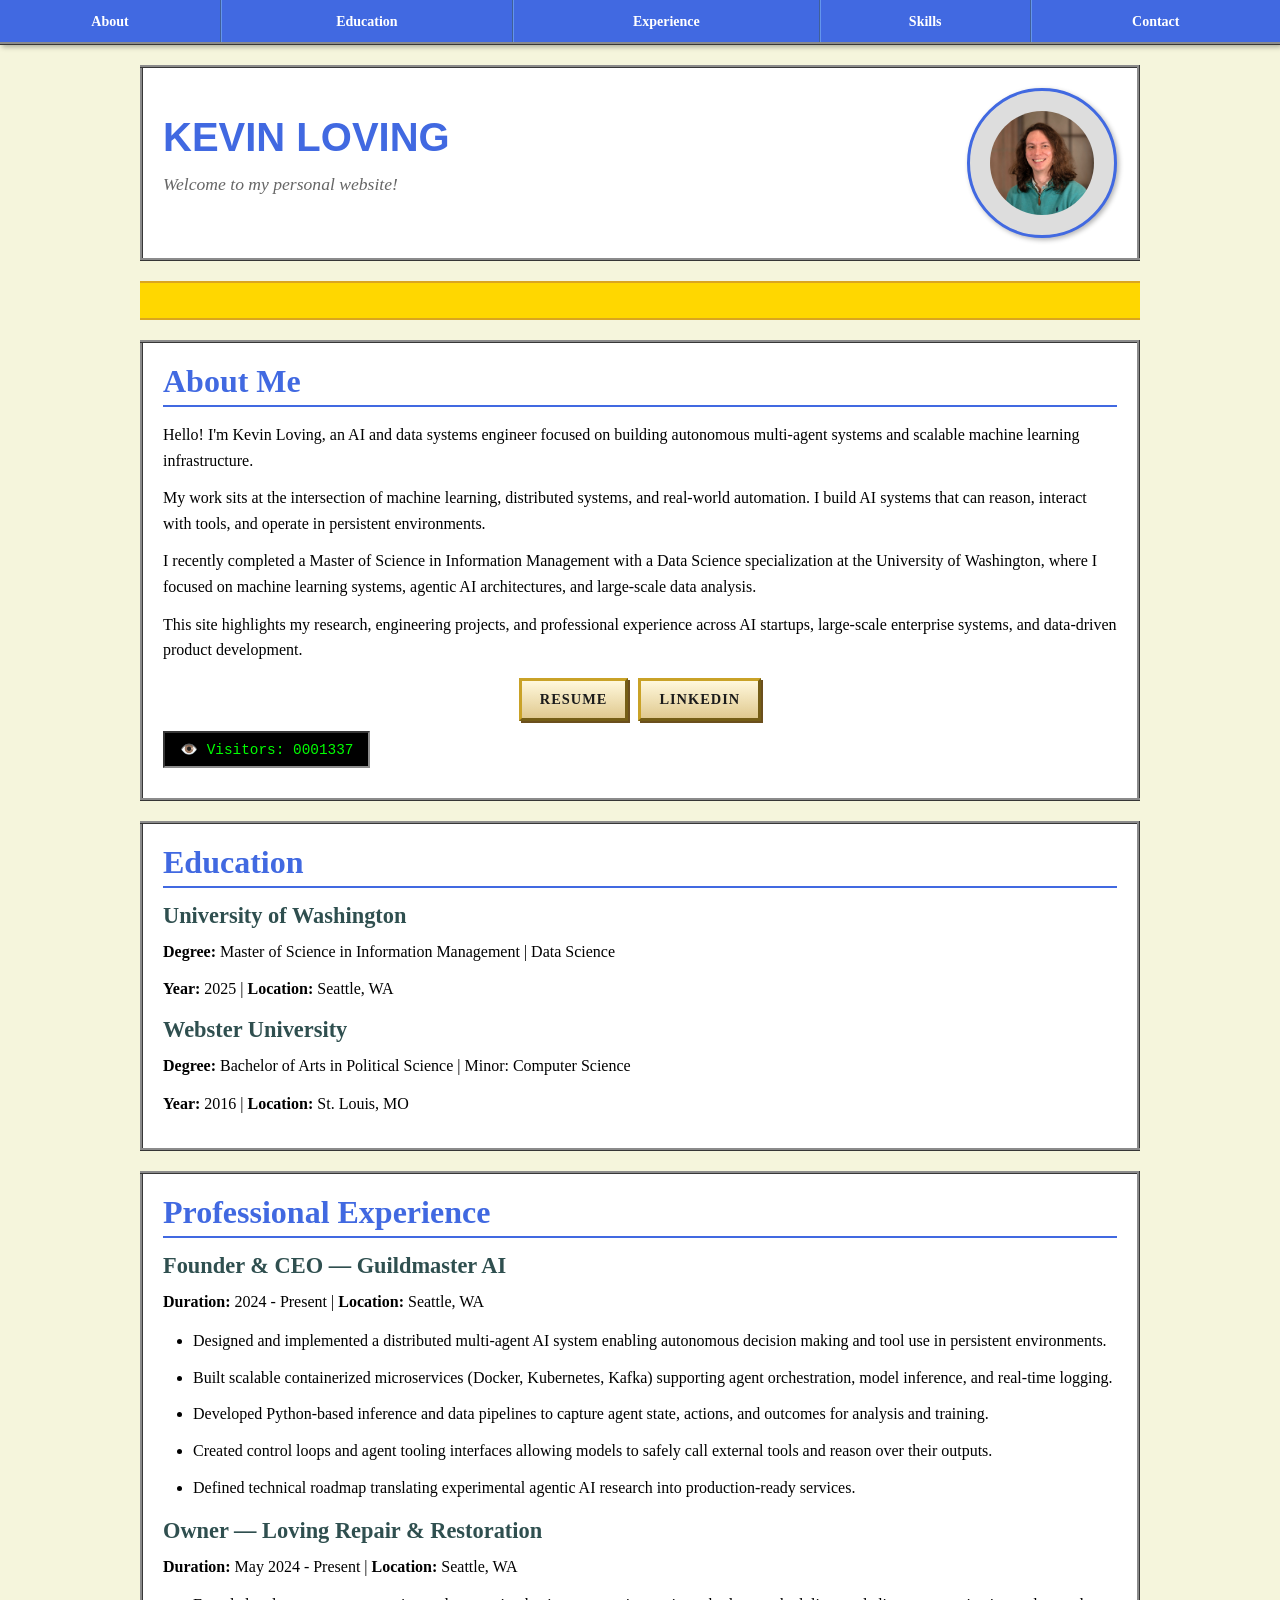
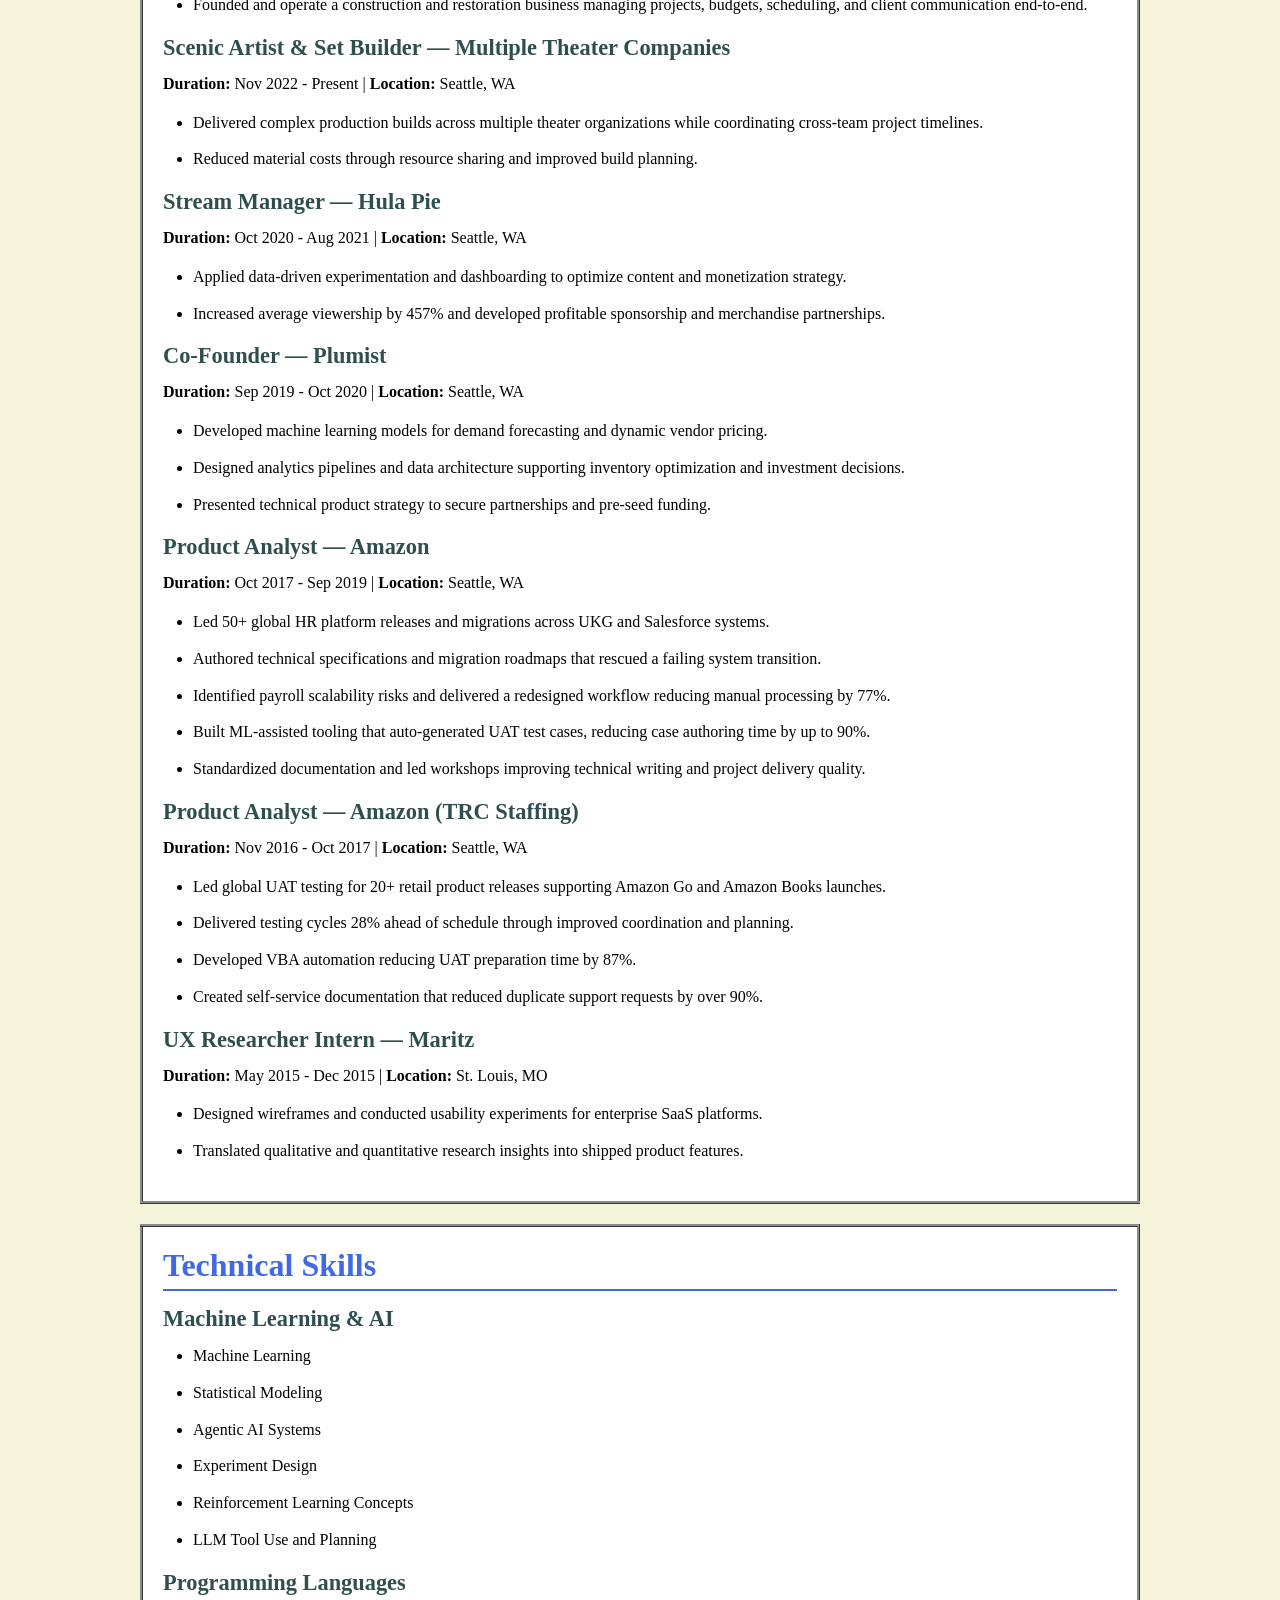
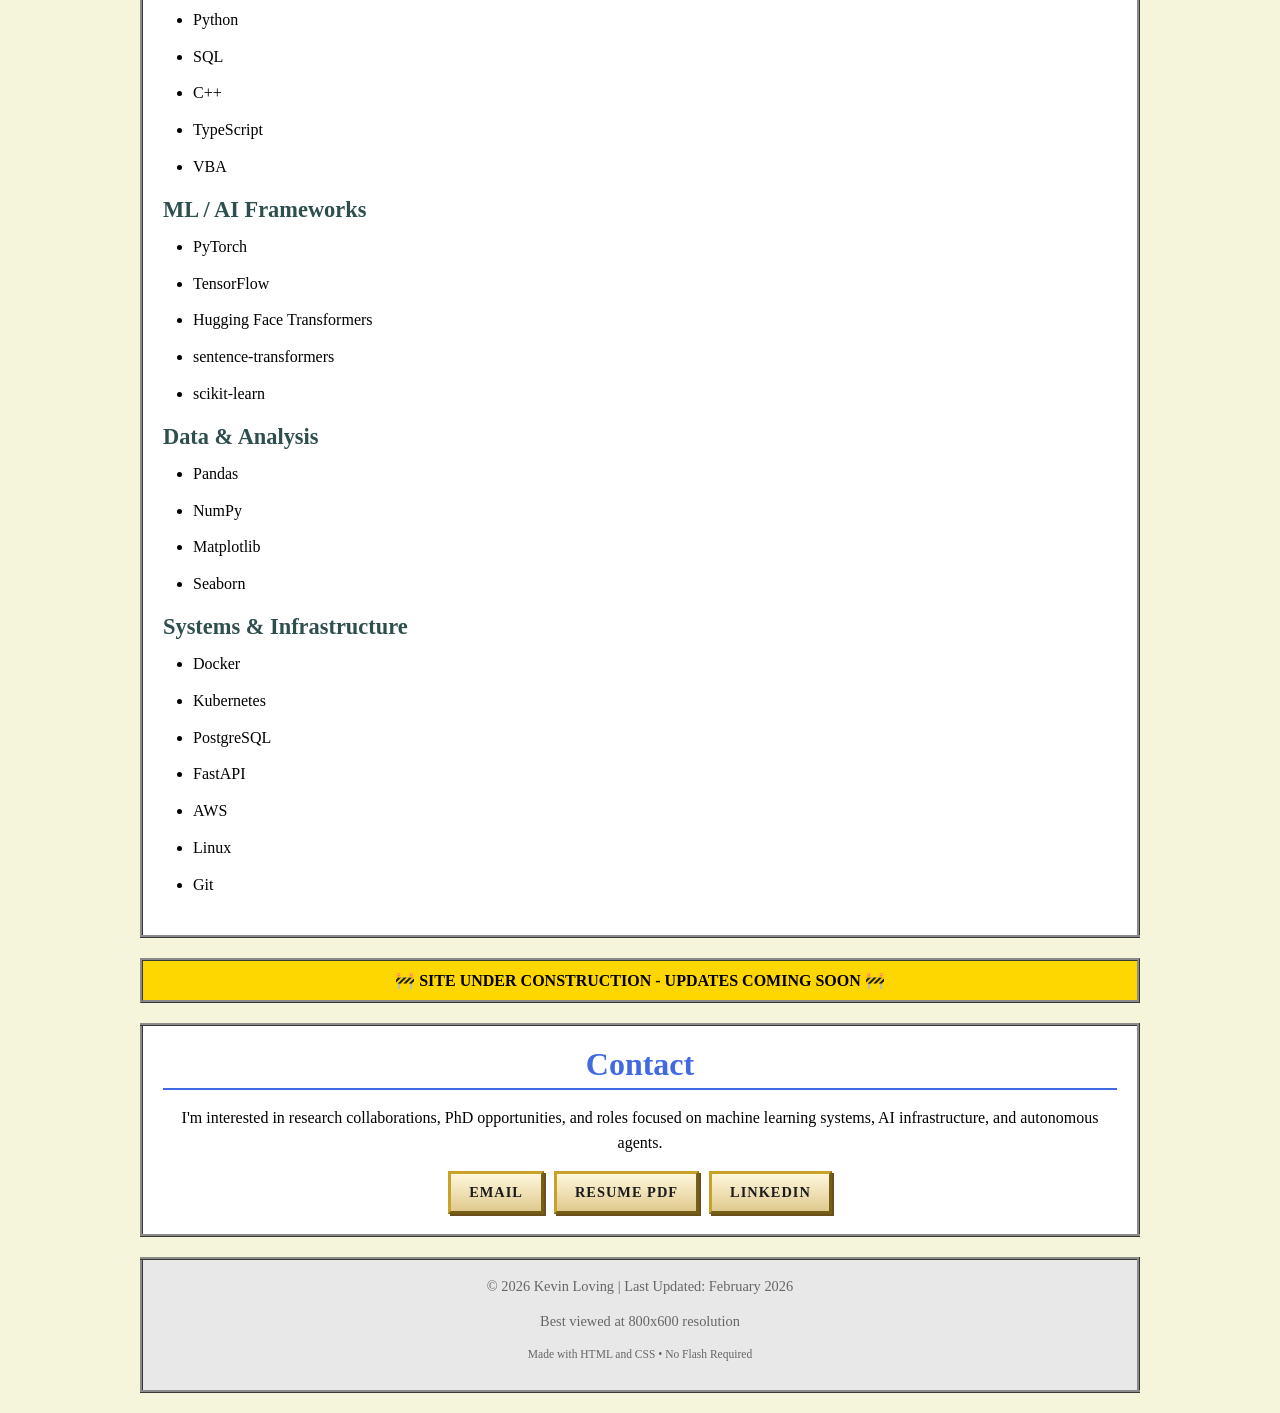
==== commit c8352164: "deleted:    IMG_7446.jpeg 	new file:   Kevin_Loving_Resume.pdf 	new file:   about.json 	modified:   " ====
--- a/index.html
+++ b/index.html
@@ -248,19 +248,32 @@
         }
 
         .button {
-            background: #E0E0E0;
-            color: #000000;
-            padding: 10px 20px;
-            border: 2px outset #999;
+            background: linear-gradient(180deg, #FFF8DC 0%, #E0C98F 100%);
+            color: #1B1B1B;
+            padding: 10px 18px;
+            border: 3px outset #C9A227;
             text-decoration: none;
+            text-transform: uppercase;
+            letter-spacing: 1px;
             font-weight: bold;
+            font-size: 0.9em;
             display: inline-block;
             cursor: pointer;
+            box-shadow: 2px 2px 0 #6B4F1D;
         }
 
         .button:hover {
-            background: #D0D0D0;
-            border: 2px inset #999;
+            background: linear-gradient(180deg, #FFE9A8 0%, #D7B56D 100%);
+            border: 3px inset #C9A227;
+            color: #8B0000;
+        }
+
+        .button-list {
+            display: flex;
+            justify-content: center;
+            flex-wrap: wrap;
+            gap: 10px;
+            margin-top: 15px;
         }
 
         /* Footer */
@@ -322,8 +335,7 @@
                 </td>
                 <td class="headshot-cell">
                     <div class="headshot">
-                        [YOUR HEADSHOT HERE]<br>
-                        Upload headshot.jpg
+                        <img src="headshot.jpg" alt="Kevin Loving" style="width: 100%; height: 100%; object-fit: cover; border-radius: 50%;">
                     </div>
                 </td>
             </tr>
@@ -340,85 +352,28 @@
         <!-- About Section -->
         <table class="section-table" id="about">
             <tr>
-                <td>
-                    <h2>About Me</h2>
-                    <p>
-                        Hello! I'm Kevin Loving, and this is my personal website showcasing my academic 
-                        and professional background. I'm currently seeking opportunities in PhD programs, 
-                        innovative startups, and forward-thinking organizations.
-                    </p>
-                    <p>
-                        This site was designed with a classic early 2000s aesthetic because, let's be honest, 
-                        those were simpler times on the web.
-                    </p>
-                    <div class="counter">
-                        👁️ Visitors: 0001337
-                    </div>
-                </td>
+                <td></td>
             </tr>
         </table>
 
         <!-- Education Section -->
         <table class="section-table" id="education">
             <tr>
-                <td>
-                    <h2>Education</h2>
-                    <h3>University Name</h3>
-                    <p><strong>Degree:</strong> Bachelor of Science in Computer Science (or your degree)</p>
-                    <p><strong>Year:</strong> 20XX - 20XX</p>
-                    <ul>
-                        <li>Relevant coursework and achievements</li>
-                        <li>GPA and honors (if applicable)</li>
-                        <li>Notable projects or research</li>
-                    </ul>
-                </td>
+                <td></td>
             </tr>
         </table>
 
         <!-- Experience Section -->
         <table class="section-table" id="experience">
             <tr>
-                <td>
-                    <h2>Professional Experience</h2>
-                    <h3>Position Title - Company Name</h3>
-                    <p><strong>Duration:</strong> Month Year - Month Year</p>
-                    <ul>
-                        <li>Key responsibility or achievement</li>
-                        <li>Another important contribution</li>
-                        <li>Technical skills utilized</li>
-                    </ul>
-                    
-                    <h3>Previous Position - Company Name</h3>
-                    <p><strong>Duration:</strong> Month Year - Month Year</p>
-                    <ul>
-                        <li>Major accomplishment</li>
-                        <li>Project involvement</li>
-                        <li>Skills developed</li>
-                    </ul>
-                </td>
+                <td></td>
             </tr>
         </table>
 
         <!-- Skills Section -->
         <table class="section-table" id="skills">
             <tr>
-                <td>
-                    <h2>Technical Skills</h2>
-                    <h3>Programming Languages</h3>
-                    <ul>
-                        <li>Python, JavaScript, Java, C++, etc.</li>
-                    </ul>
-                    
-                    <h3>Technologies & Frameworks</h3>
-                    <ul>
-                        <li>React, Node.js, Django, TensorFlow, etc.</li>
-                    </ul>
-                    
-                    <h3>Tools & Platforms</h3>
-                    <ul>
-                        <li>Git, Docker, AWS, Linux, etc.</li>
-                    </ul>
-                </td>
+                <td></td>
             </tr>
         </table>
 
@@ -430,21 +385,7 @@
         <!-- Contact Section -->
         <table class="section-table" id="contact">
             <tr>
-                <td style="text-align: center;">
-                    <h2>Contact Me</h2>
-                    <p>
-                        I'm always interested in hearing about new opportunities and collaborations.
-                        Feel free to reach out!
-                    </p>
-                    <!-- TODO: Update these links with your actual contact information -->
-                    <table class="button-table">
-                        <tr>
-                            <td><a href="mailto:your.email@example.com" class="button">📧 Email Me</a></td>
-                            <td><a href="https://linkedin.com/in/yourprofile" class="button">LinkedIn</a></td>
-                            <td><a href="https://github.com/yourprofile" class="button">GitHub</a></td>
-                        </tr>
-                    </table>
-                </td>
+                <td style="text-align: center;"></td>
             </tr>
         </table>
 
@@ -455,7 +396,7 @@
                     <p>© 2026 Kevin Loving | Last Updated: February 2026</p>
                     <p>Best viewed at 800x600 resolution</p>
                     <p style="font-size: 0.8em;">
-                        Made with HTML and CSS • No Flash Required (but the spirit lives on)
+                        Made with HTML and CSS • No Flash Required
                     </p>
                 </td>
             </tr>
@@ -463,6 +404,135 @@
     </div>
 
     <script>
+        function createList(items) {
+            const list = document.createElement('ul');
+            items.forEach((item) => {
+                const li = document.createElement('li');
+                li.textContent = item;
+                list.appendChild(li);
+            });
+            return list;
+        }
+
+        function appendParagraphs(container, paragraphs) {
+            paragraphs.forEach((text) => {
+                const p = document.createElement('p');
+                p.textContent = text;
+                container.appendChild(p);
+            });
+        }
+
+        function renderAbout(section, data) {
+            const cell = section.querySelector('td');
+            cell.innerHTML = `<h2>${data.title}</h2>`;
+            appendParagraphs(cell, data.paragraphs);
+
+            if (data.links?.length) {
+                const linkList = document.createElement('div');
+                linkList.className = 'button-list';
+
+                data.links.forEach((link) => {
+                    const anchor = document.createElement('a');
+                    anchor.href = link.url;
+                    anchor.className = 'button';
+                    anchor.textContent = link.label;
+                    linkList.appendChild(anchor);
+                });
+
+                cell.appendChild(linkList);
+            }
+
+            const counter = document.createElement('div');
+            counter.className = 'counter';
+            counter.textContent = data.counter;
+            cell.appendChild(counter);
+        }
+
+        function renderEducation(section, data) {
+            const cell = section.querySelector('td');
+            cell.innerHTML = `<h2>${data.title}</h2>`;
+
+            data.schools.forEach((school) => {
+                const heading = document.createElement('h3');
+                heading.textContent = school.institution;
+                cell.appendChild(heading);
+
+                const degree = document.createElement('p');
+                const degreeParts = [school.degree];
+                if (school.specialization) degreeParts.push(school.specialization);
+                if (school.minor) degreeParts.push(`Minor: ${school.minor}`);
+                degree.innerHTML = `<strong>Degree:</strong> ${degreeParts.join(' | ')}`;
+                cell.appendChild(degree);
+
+                const details = document.createElement('p');
+                details.innerHTML = `<strong>Year:</strong> ${school.year} | <strong>Location:</strong> ${school.location}`;
+                cell.appendChild(details);
+            });
+        }
+
+        function renderExperience(section, data) {
+            const cell = section.querySelector('td');
+            cell.innerHTML = `<h2>${data.title}</h2>`;
+
+            data.roles.forEach((role) => {
+                const heading = document.createElement('h3');
+                heading.textContent = role.position;
+                cell.appendChild(heading);
+
+                const meta = document.createElement('p');
+                meta.innerHTML = `<strong>Duration:</strong> ${role.duration} | <strong>Location:</strong> ${role.location}`;
+                cell.appendChild(meta);
+
+                cell.appendChild(createList(role.highlights));
+            });
+        }
+
+        function renderSkills(section, data) {
+            const cell = section.querySelector('td');
+            cell.innerHTML = `<h2>${data.title}</h2>`;
+
+            data.categories.forEach((category) => {
+                const heading = document.createElement('h3');
+                heading.textContent = category.name;
+                cell.appendChild(heading);
+                cell.appendChild(createList(category.items));
+            });
+        }
+
+        function renderContact(section, data) {
+            const cell = section.querySelector('td');
+            cell.innerHTML = `<h2>${data.title}</h2>`;
+            appendParagraphs(cell, data.paragraphs);
+
+            const linkList = document.createElement('div');
+            linkList.className = 'button-list';
+
+            data.links.forEach((link) => {
+                const anchor = document.createElement('a');
+                anchor.href = link.url;
+                anchor.className = 'button';
+                anchor.textContent = link.label;
+                anchor.target = '_blank';
+                anchor.rel = 'noreferrer';
+                linkList.appendChild(anchor);
+            });
+
+            cell.appendChild(linkList);
+        }
+
+        fetch('about.json')
+            .then((response) => response.json())
+            .then((data) => {
+                renderAbout(document.getElementById('about'), data.about);
+                renderEducation(document.getElementById('education'), data.education);
+                renderExperience(document.getElementById('experience'), data.experience);
+                renderSkills(document.getElementById('skills'), data.skills);
+                renderContact(document.getElementById('contact'), data.contact);
+            })
+            .catch((error) => {
+                console.error('Failed to load about.json', error);
+            });
+
         // Make marquee loop seamlessly
         const marqueeContent = document.querySelector('.marquee-content');
         if (marqueeContent) {
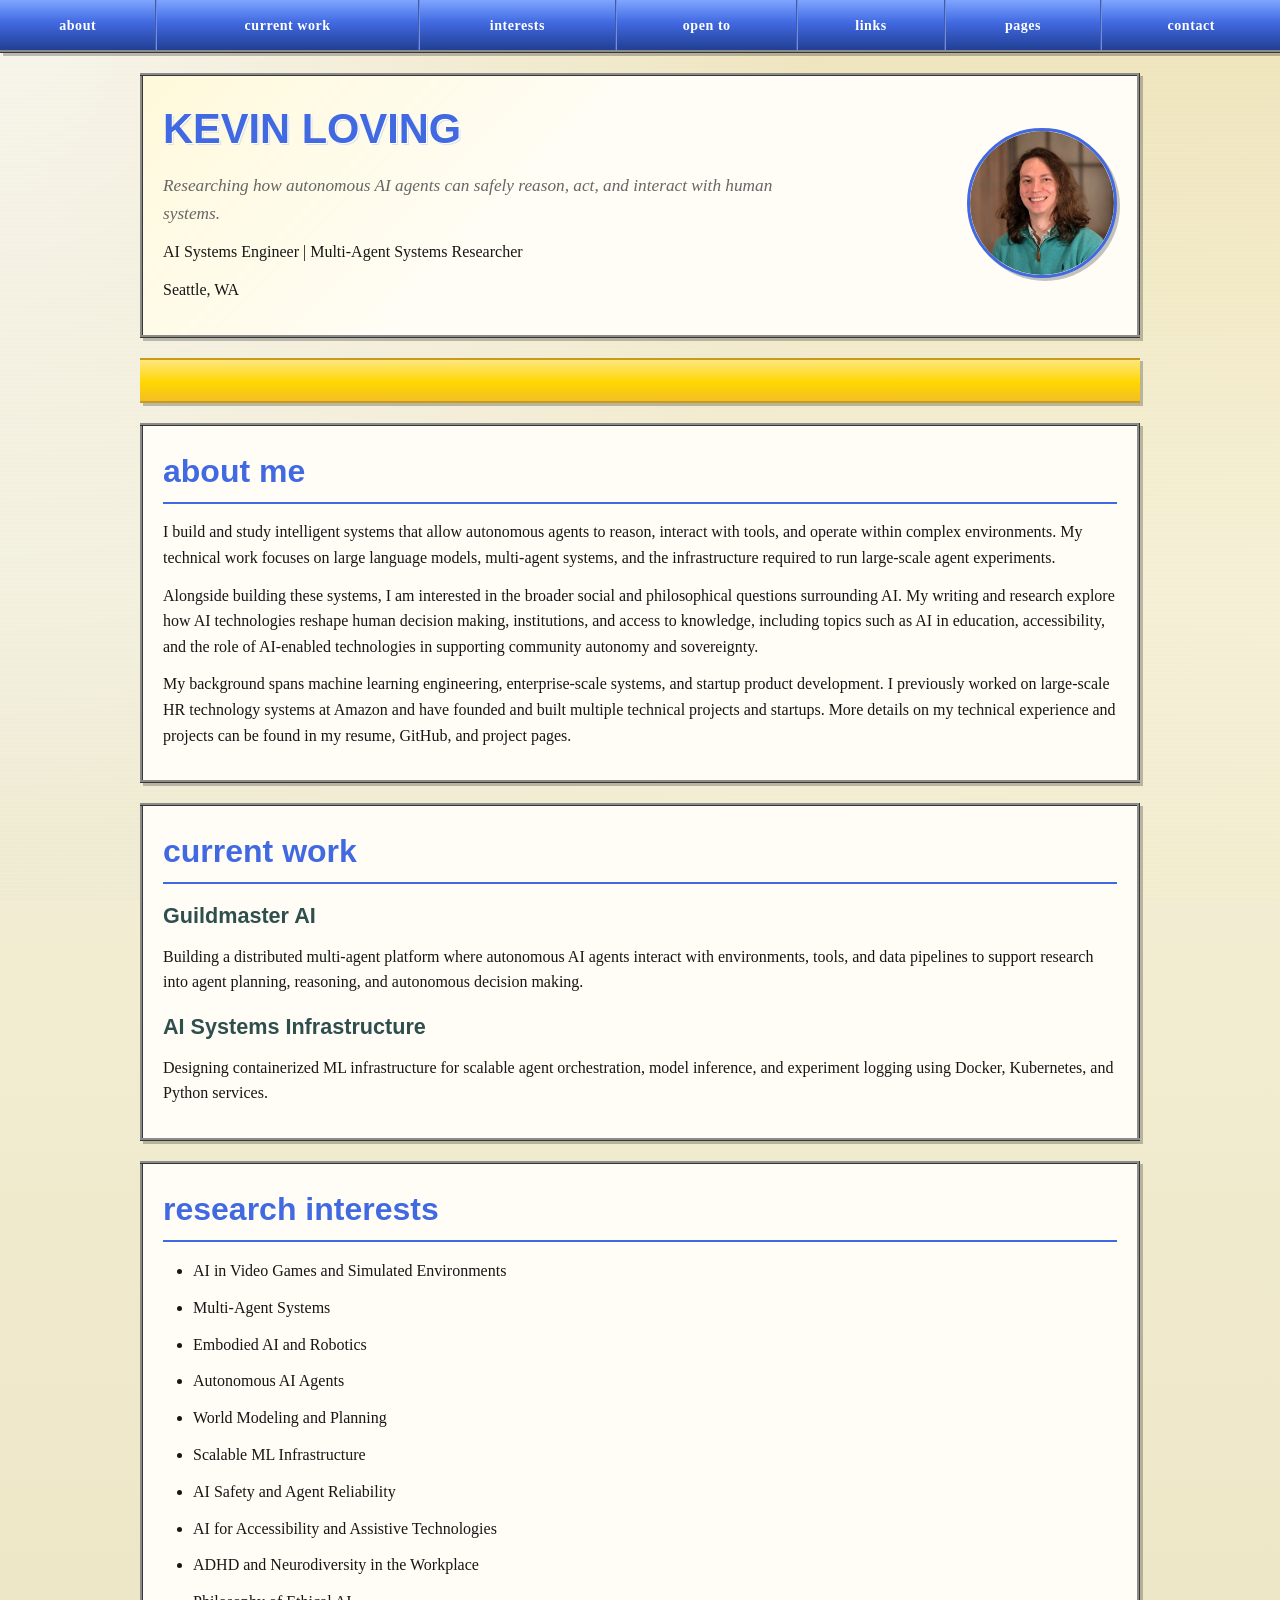
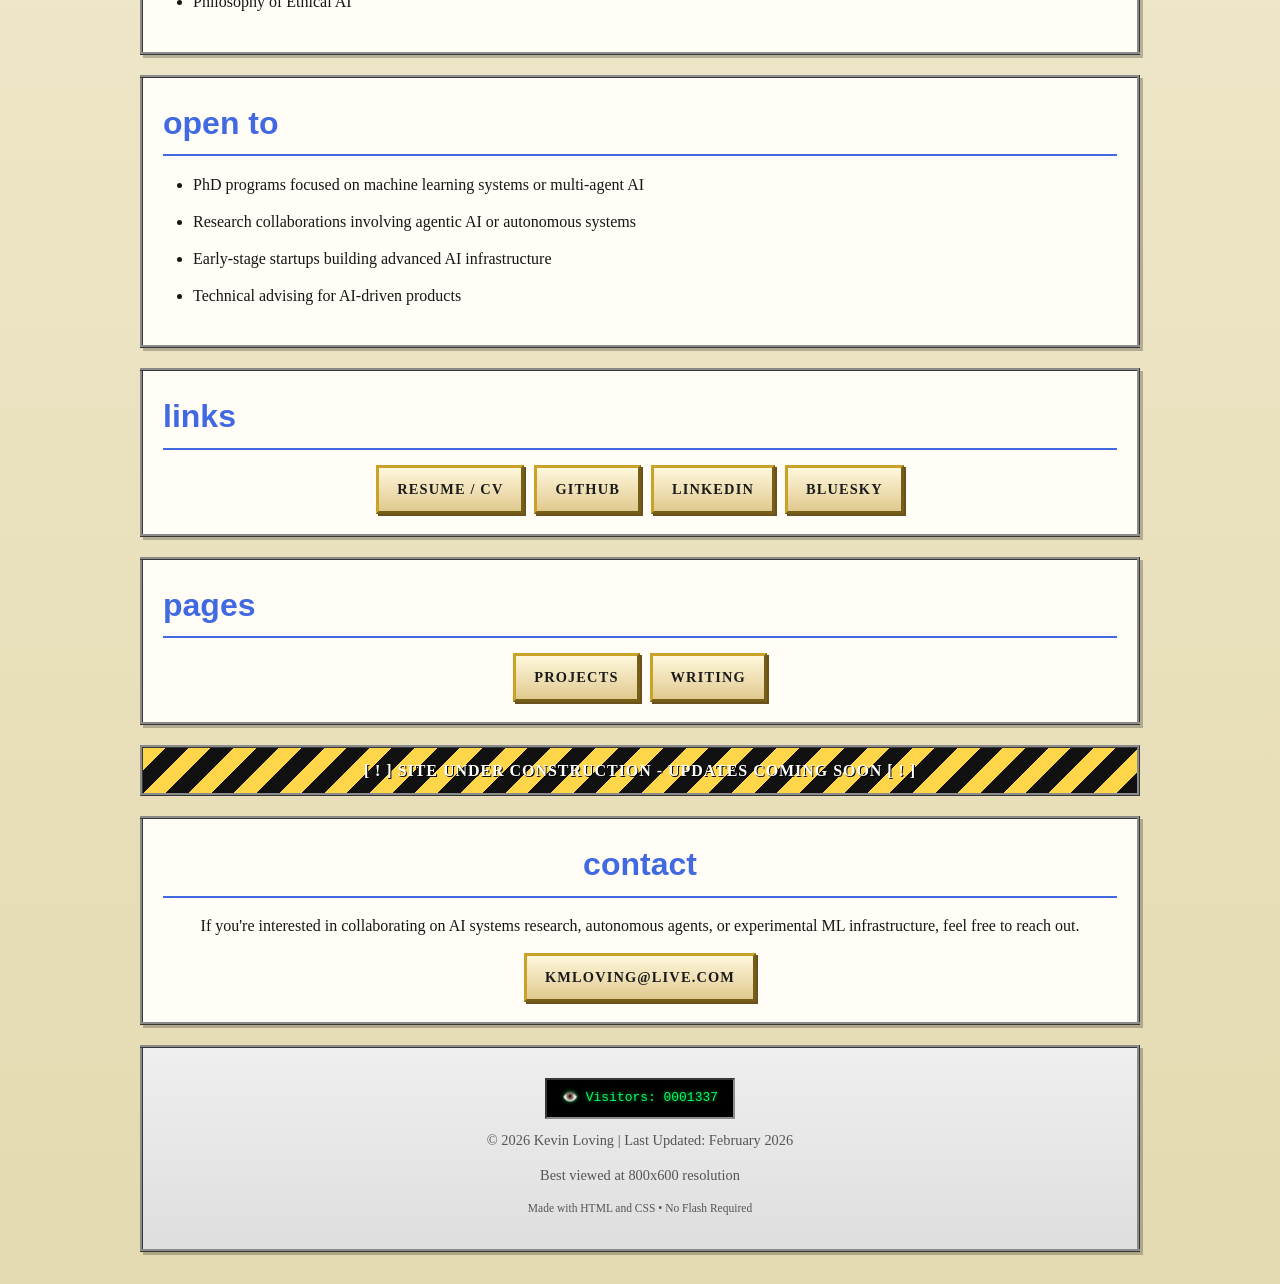
==== commit 2d826533: "modified:   about.json 	renamed:    headshot.jpg -> images/headshot.jpg 	modified:   index.html 	new" ====
--- a/index.html
+++ b/index.html
@@ -4,322 +4,20 @@
     <meta charset="UTF-8">
     <meta name="viewport" content="width=device-width, initial-scale=1.0">
     <title>Kevin Loving - Personal Website</title>
-    <style>
-        * {
-            margin: 0;
-            padding: 0;
-            box-sizing: border-box;
-        }
-
-        body {
-            background: #F5F5DC;
-            font-family: 'Times New Roman', Times, serif;
-            color: #000000;
-            margin: 0;
-            padding: 0;
-        }
-
-        /* Navigation Bar */
-        .navbar {
-            position: sticky;
-            top: 0;
-            background: #4169E1;
-            border-bottom: 3px ridge #8B8B8B;
-            padding: 0;
-            z-index: 1000;
-            box-shadow: 2px 2px 5px rgba(0,0,0,0.3);
-        }
-
-        .navbar table {
-            width: 100%;
-            border-collapse: collapse;
-        }
-
-        .navbar td {
-            padding: 12px 20px;
-            text-align: center;
-            border-right: 2px outset #6495ED;
-        }
-
-        .navbar td:last-child {
-            border-right: none;
-        }
-
-        .navbar a {
-            color: #FFFFFF;
-            text-decoration: none;
-            font-weight: bold;
-            font-size: 14px;
-        }
-
-        .navbar a:hover {
-            color: #FFD700;
-            text-decoration: underline;
-        }
-
-        /* Main container */
-        .container {
-            width: 90%;
-            max-width: 1000px;
-            margin: 20px auto;
-        }
-
-        /* Header with rotating headshot */
-        .header-table {
-            width: 100%;
-            border: 3px ridge #8B8B8B;
-            background: #FFFFFF;
-            margin-bottom: 20px;
-            border-collapse: collapse;
-        }
-
-        .header-table td {
-            padding: 20px;
-            vertical-align: middle;
-        }
-
-        .header-left {
-            width: 70%;
-        }
-
-        h1 {
-            font-size: 2.5em;
-            color: #4169E1;
-            margin-bottom: 10px;
-            font-family: 'Arial Black', sans-serif;
-        }
-
-        .tagline {
-            font-size: 1.1em;
-            color: #666;
-            font-style: italic;
-        }
-
-        .headshot-cell {
-            width: 30%;
-            text-align: right;
-        }
-
-        .headshot {
-            width: 150px;
-            height: 150px;
-            border: 3px solid #4169E1;
-            border-radius: 50%;
-            background: #DDD;
-            animation: rotate90 3s linear infinite;
-            display: inline-flex;
-            align-items: center;
-            justify-content: center;
-            color: #666;
-            font-size: 11px;
-            text-align: center;
-            padding: 20px;
-            overflow: hidden;
-            box-shadow: 2px 2px 5px rgba(0,0,0,0.3);
-        }
-
-        @keyframes rotate90 {
-            0% { transform: rotate(0deg); }
-            33.33% { transform: rotate(0deg); }
-            33.34% { transform: rotate(90deg); }
-            66.66% { transform: rotate(90deg); }
-            66.67% { transform: rotate(180deg); }
-            99.99% { transform: rotate(180deg); }
-            100% { transform: rotate(360deg); }
-        }
-
-        /* Content sections */
-        .section-table {
-            width: 100%;
-            border: 3px ridge #8B8B8B;
-            background: #FFFFFF;
-            margin-bottom: 20px;
-            border-collapse: collapse;
-        }
-
-        .section-table td {
-            padding: 20px;
-        }
-
-        h2 {
-            font-size: 2em;
-            color: #4169E1;
-            margin-bottom: 15px;
-            border-bottom: 2px solid #4169E1;
-            padding-bottom: 5px;
-        }
-
-        h3 {
-            font-size: 1.4em;
-            color: #2F4F4F;
-            margin-top: 15px;
-            margin-bottom: 10px;
-        }
-
-        p {
-            font-size: 1em;
-            line-height: 1.6;
-            margin-bottom: 12px;
-        }
-
-        ul {
-            margin-left: 30px;
-            margin-bottom: 15px;
-        }
-
-        li {
-            font-size: 1em;
-            line-height: 1.8;
-            margin-bottom: 8px;
-        }
-
-        /* Links */
-        a {
-            color: #0000EE;
-            text-decoration: underline;
-        }
-
-        a:visited {
-            color: #551A8B;
-        }
-
-        a:hover {
-            color: #FF0000;
-        }
-
-        /* Special elements */
-        .counter {
-            background: #000000;
-            color: #00FF00;
-            font-family: 'Courier New', monospace;
-            padding: 8px 15px;
-            display: inline-block;
-            border: 2px inset #8B8B8B;
-            margin: 10px 0;
-            font-size: 0.9em;
-        }
-
-        .marquee {
-            background: #FFD700;
-            color: #000000;
-            padding: 8px 0;
-            overflow: hidden;
-            white-space: nowrap;
-            border-top: 2px solid #DAA520;
-            border-bottom: 2px solid #DAA520;
-            margin: 20px 0;
-        }
-
-        .marquee-content {
-            display: inline-block;
-            padding-left: 100%;
-            animation: scroll 25s linear infinite;
-            font-weight: bold;
-        }
-
-        @keyframes scroll {
-            0% { transform: translate(0, 0); }
-            100% { transform: translate(-100%, 0); }
-        }
-
-        .construction {
-            text-align: center;
-            background: #FFD700;
-            border: 3px ridge #8B8B8B;
-            padding: 10px;
-            margin: 20px 0;
-            font-weight: bold;
-        }
-
-        .construction::before,
-        .construction::after {
-            content: "🚧 ";
-        }
-
-        /* Button styling */
-        .button-table {
-            margin: 15px auto;
-            border-collapse: separate;
-            border-spacing: 10px;
-        }
-
-        .button-table td {
-            padding: 0;
-        }
-
-        .button {
-            background: linear-gradient(180deg, #FFF8DC 0%, #E0C98F 100%);
-            color: #1B1B1B;
-            padding: 10px 18px;
-            border: 3px outset #C9A227;
-            text-decoration: none;
-            text-transform: uppercase;
-            letter-spacing: 1px;
-            font-weight: bold;
-            font-size: 0.9em;
-            display: inline-block;
-            cursor: pointer;
-            box-shadow: 2px 2px 0 #6B4F1D;
-        }
-
-        .button:hover {
-            background: linear-gradient(180deg, #FFE9A8 0%, #D7B56D 100%);
-            border: 3px inset #C9A227;
-            color: #8B0000;
-        }
-
-        .button-list {
-            display: flex;
-            justify-content: center;
-            flex-wrap: wrap;
-            gap: 10px;
-            margin-top: 15px;
-        }
-
-        /* Footer */
-        .footer-table {
-            width: 100%;
-            border: 3px ridge #8B8B8B;
-            background: #E8E8E8;
-            margin-top: 20px;
-            border-collapse: collapse;
-        }
-
-        .footer-table td {
-            padding: 15px;
-            text-align: center;
-            font-size: 0.9em;
-            color: #666;
-        }
-
-        /* Responsive */
-        @media (max-width: 768px) {
-            h1 {
-                font-size: 1.8em;
-            }
-            
-            .header-table td {
-                display: block;
-                width: 100% !important;
-                text-align: center;
-            }
-            
-            .headshot {
-                margin: 10px auto;
-            }
-        }
-    </style>
+    <link rel="stylesheet" href="style.css">
 </head>
 <body>
     <!-- Navigation Bar -->
     <div class="navbar">
         <table>
             <tr>
-                <td><a href="#about">About</a></td>
-                <td><a href="#education">Education</a></td>
-                <td><a href="#experience">Experience</a></td>
-                <td><a href="#skills">Skills</a></td>
-                <td><a href="#contact">Contact</a></td>
+                <td><a href="#about">about</a></td>
+                <td><a href="#current-work">current work</a></td>
+                <td><a href="#interests">interests</a></td>
+                <td><a href="#opportunities">open to</a></td>
+                <td><a href="#links">links</a></td>
+                <td><a href="#pages">pages</a></td>
+                <td><a href="#contact">contact</a></td>
             </tr>
         </table>
     </div>
@@ -332,10 +30,12 @@
                 <td class="header-left">
                     <h1>KEVIN LOVING</h1>
                     <p class="tagline">Welcome to my personal website!</p>
+                    <p id="profile-title"></p>
+                    <p id="profile-location"></p>
                 </td>
                 <td class="headshot-cell">
                     <div class="headshot">
-                        <img src="headshot.jpg" alt="Kevin Loving" style="width: 100%; height: 100%; object-fit: cover; border-radius: 50%;">
+                        <img src="images/headshot.jpg" alt="Kevin Loving">
                     </div>
                 </td>
             </tr>
@@ -356,22 +56,36 @@
             </tr>
         </table>
 
-        <!-- Education Section -->
-        <table class="section-table" id="education">
-            <tr>
-                <td></td>
-            </tr>
-        </table>
-
-        <!-- Experience Section -->
-        <table class="section-table" id="experience">
-            <tr>
-                <td></td>
-            </tr>
-        </table>
-
-        <!-- Skills Section -->
-        <table class="section-table" id="skills">
+        <!-- Current Work Section -->
+        <table class="section-table" id="current-work">
+            <tr>
+                <td></td>
+            </tr>
+        </table>
+
+        <!-- Interests Section -->
+        <table class="section-table" id="interests">
+            <tr>
+                <td></td>
+            </tr>
+        </table>
+
+        <!-- Opportunities Section -->
+        <table class="section-table" id="opportunities">
+            <tr>
+                <td></td>
+            </tr>
+        </table>
+
+        <!-- Links Section -->
+        <table class="section-table" id="links">
+            <tr>
+                <td></td>
+            </tr>
+        </table>
+
+        <!-- Pages Section -->
+        <table class="section-table" id="pages">
             <tr>
                 <td></td>
             </tr>
@@ -385,7 +99,7 @@
         <!-- Contact Section -->
         <table class="section-table" id="contact">
             <tr>
-                <td style="text-align: center;"></td>
+                <td></td>
             </tr>
         </table>
 
@@ -393,9 +107,10 @@
         <table class="footer-table">
             <tr>
                 <td>
+                    <div id="footer-counter"></div>
                     <p>© 2026 Kevin Loving | Last Updated: February 2026</p>
                     <p>Best viewed at 800x600 resolution</p>
-                    <p style="font-size: 0.8em;">
+                    <p class="footer-small">
                         Made with HTML and CSS • No Flash Required
                     </p>
                 </td>
@@ -422,112 +137,108 @@
             });
         }
 
+        function setProfile(profile) {
+            const heading = document.querySelector('.header-left h1');
+            const title = document.getElementById('profile-title');
+            const location = document.getElementById('profile-location');
+            const tagline = document.querySelector('.tagline');
+
+            if (heading && profile.name) heading.textContent = profile.name.toUpperCase();
+            if (title) title.textContent = profile.title || '';
+            if (location) location.textContent = profile.location || '';
+            if (tagline) tagline.textContent = profile.tagline || '';
+        }
+
         function renderAbout(section, data) {
             const cell = section.querySelector('td');
             cell.innerHTML = `<h2>${data.title}</h2>`;
             appendParagraphs(cell, data.paragraphs);
-
-            if (data.links?.length) {
-                const linkList = document.createElement('div');
-                linkList.className = 'button-list';
-
-                data.links.forEach((link) => {
-                    const anchor = document.createElement('a');
-                    anchor.href = link.url;
-                    anchor.className = 'button';
-                    anchor.textContent = link.label;
-                    linkList.appendChild(anchor);
-                });
-
-                cell.appendChild(linkList);
+        }
+
+        function renderItemList(section, data, key) {
+            const cell = section.querySelector('td');
+            cell.innerHTML = `<h2>${data.title}</h2>`;
+
+            data[key].forEach((item) => {
+                const heading = document.createElement('h3');
+                heading.textContent = item.name;
+                cell.appendChild(heading);
+
+                const description = document.createElement('p');
+                description.textContent = item.description;
+                cell.appendChild(description);
+            });
+        }
+
+        function renderListSection(section, data, key) {
+            const cell = section.querySelector('td');
+            cell.innerHTML = `<h2>${data.title}</h2>`;
+            cell.appendChild(createList(data[key]));
+        }
+
+        function createLinkButton(link) {
+            const anchor = document.createElement('a');
+            anchor.href = link.url;
+            anchor.className = 'button';
+            anchor.textContent = link.label;
+
+            const isExternal = /^https?:\/\//.test(link.url);
+            if (isExternal) {
+                anchor.target = '_blank';
+                anchor.rel = 'noreferrer';
             }
 
+            return anchor;
+        }
+
+        function renderLinkSection(section, data) {
+            const cell = section.querySelector('td');
+            cell.innerHTML = `<h2>${data.title}</h2>`;
+
+            const linkList = document.createElement('div');
+            linkList.className = 'button-list';
+
+            data.items.forEach((link) => linkList.appendChild(createLinkButton(link)));
+
+            cell.appendChild(linkList);
+        }
+
+        function renderContact(section, data) {
+            const cell = section.querySelector('td');
+            cell.innerHTML = `<h2>${data.title}</h2>`;
+
+            const message = document.createElement('p');
+            message.textContent = data.message;
+            cell.appendChild(message);
+
+            const linkList = document.createElement('div');
+            linkList.className = 'button-list';
+            linkList.appendChild(createLinkButton({
+                label: data.email,
+                url: `mailto:${data.email}`
+            }));
+            cell.appendChild(linkList);
+        }
+
+        function renderFooter(data) {
             const counter = document.createElement('div');
             counter.className = 'counter';
             counter.textContent = data.counter;
-            cell.appendChild(counter);
-        }
-
-        function renderEducation(section, data) {
-            const cell = section.querySelector('td');
-            cell.innerHTML = `<h2>${data.title}</h2>`;
-
-            data.schools.forEach((school) => {
-                const heading = document.createElement('h3');
-                heading.textContent = school.institution;
-                cell.appendChild(heading);
-
-                const degree = document.createElement('p');
-                const degreeParts = [school.degree];
-                if (school.specialization) degreeParts.push(school.specialization);
-                if (school.minor) degreeParts.push(`Minor: ${school.minor}`);
-                degree.innerHTML = `<strong>Degree:</strong> ${degreeParts.join(' | ')}`;
-                cell.appendChild(degree);
-
-                const details = document.createElement('p');
-                details.innerHTML = `<strong>Year:</strong> ${school.year} | <strong>Location:</strong> ${school.location}`;
-                cell.appendChild(details);
-            });
-        }
-
-        function renderExperience(section, data) {
-            const cell = section.querySelector('td');
-            cell.innerHTML = `<h2>${data.title}</h2>`;
-
-            data.roles.forEach((role) => {
-                const heading = document.createElement('h3');
-                heading.textContent = role.position;
-                cell.appendChild(heading);
-
-                const meta = document.createElement('p');
-                meta.innerHTML = `<strong>Duration:</strong> ${role.duration} | <strong>Location:</strong> ${role.location}`;
-                cell.appendChild(meta);
-
-                cell.appendChild(createList(role.highlights));
-            });
-        }
-
-        function renderSkills(section, data) {
-            const cell = section.querySelector('td');
-            cell.innerHTML = `<h2>${data.title}</h2>`;
-
-            data.categories.forEach((category) => {
-                const heading = document.createElement('h3');
-                heading.textContent = category.name;
-                cell.appendChild(heading);
-                cell.appendChild(createList(category.items));
-            });
-        }
-
-        function renderContact(section, data) {
-            const cell = section.querySelector('td');
-            cell.innerHTML = `<h2>${data.title}</h2>`;
-            appendParagraphs(cell, data.paragraphs);
-
-            const linkList = document.createElement('div');
-            linkList.className = 'button-list';
-
-            data.links.forEach((link) => {
-                const anchor = document.createElement('a');
-                anchor.href = link.url;
-                anchor.className = 'button';
-                anchor.textContent = link.label;
-                anchor.target = '_blank';
-                anchor.rel = 'noreferrer';
-                linkList.appendChild(anchor);
-            });
-
-            cell.appendChild(linkList);
+            document.getElementById('footer-counter')?.appendChild(counter);
         }
 
         fetch('about.json')
             .then((response) => response.json())
             .then((data) => {
+                setProfile(data.profile);
                 renderAbout(document.getElementById('about'), data.about);
-                renderEducation(document.getElementById('education'), data.education);
-                renderExperience(document.getElementById('experience'), data.experience);
-                renderSkills(document.getElementById('skills'), data.skills);
+                renderItemList(document.getElementById('current-work'), data.current_work, 'items');
+                renderListSection(document.getElementById('interests'), data.interests, 'areas');
+                renderListSection(document.getElementById('opportunities'), data.opportunities, 'items');
+                renderLinkSection(document.getElementById('links'), data.links);
+                renderLinkSection(document.getElementById('pages'), data.pages);
                 renderContact(document.getElementById('contact'), data.contact);
+                renderFooter(data.footer);
             })
             .catch((error) => {
                 console.error('Failed to load about.json', error);
--- a/style.css
+++ b/style.css
@@ -0,0 +1,489 @@
+:root {
+    --page-bg: #f5f0d8;
+    --page-accent: #4169e1;
+    --page-accent-light: #7ea6ff;
+    --page-accent-dark: #213f93;
+    --panel-bg: #fffdf5;
+    --panel-alt: #ece7d2;
+    --border-ui: #8b8b8b;
+    --border-soft: #bdb5a2;
+    --text-main: #161616;
+    --text-muted: #666666;
+    --link: #0000ee;
+    --link-visited: #551a8b;
+    --link-hover: #cc0000;
+    --gold: #ffd700;
+    --gold-dark: #c89c18;
+    --success: #00ff66;
+    --shadow: 3px 3px 0 rgba(0, 0, 0, 0.24);
+    --content-width: 1000px;
+    --space-1: 8px;
+    --space-2: 12px;
+    --space-3: 16px;
+    --space-4: 20px;
+    --space-5: 28px;
+}
+
+* {
+    margin: 0;
+    padding: 0;
+    box-sizing: border-box;
+}
+
+html {
+    scroll-behavior: smooth;
+}
+
+body {
+    background:
+        radial-gradient(circle at top left, rgba(255, 255, 255, 0.72), transparent 26%),
+        linear-gradient(180deg, #efe4bd 0%, var(--page-bg) 20%, #e4dab1 100%);
+    color: var(--text-main);
+    font-family: "Times New Roman", Times, serif;
+    line-height: 1.6;
+}
+
+body::before {
+    content: "";
+    position: fixed;
+    inset: 0;
+    pointer-events: none;
+    background-image:
+        linear-gradient(rgba(255, 255, 255, 0.08) 50%, transparent 50%),
+        linear-gradient(90deg, rgba(65, 105, 225, 0.04), rgba(255, 215, 0, 0.03));
+    background-size: 100% 4px, 100% 100%;
+    opacity: 0.55;
+}
+
+a {
+    color: var(--link);
+    text-decoration: underline;
+}
+
+a:visited {
+    color: var(--link-visited);
+}
+
+a:hover {
+    color: var(--link-hover);
+}
+
+img {
+    max-width: 100%;
+    display: block;
+}
+
+.navbar {
+    position: sticky;
+    top: 0;
+    z-index: 1000;
+    background: linear-gradient(180deg, var(--page-accent-light) 0%, var(--page-accent) 45%, var(--page-accent-dark) 100%);
+    border-bottom: 3px ridge var(--border-ui);
+    box-shadow: var(--shadow);
+}
+
+.navbar table,
+.header-table,
+.section-table,
+.footer-table {
+    width: 100%;
+    border-collapse: collapse;
+}
+
+.navbar td {
+    padding: 12px 18px;
+    text-align: center;
+    border-right: 2px outset #6b8df2;
+}
+
+.navbar td:last-child {
+    border-right: 0;
+}
+
+.navbar a,
+.navbar a:visited {
+    color: #ffffff;
+    text-decoration: none;
+    font-size: 14px;
+    font-weight: bold;
+    text-transform: lowercase;
+    letter-spacing: 0.04em;
+}
+
+.navbar a:hover {
+    color: var(--gold);
+    text-decoration: underline;
+}
+
+.container {
+    width: min(90%, var(--content-width));
+    margin: var(--space-4) auto 32px;
+    position: relative;
+    z-index: 1;
+}
+
+.header-table,
+.section-table,
+.footer-table {
+    background: var(--panel-bg);
+    border: 3px ridge var(--border-ui);
+    box-shadow: var(--shadow);
+}
+
+.header-table {
+    margin-bottom: var(--space-4);
+    background:
+        linear-gradient(135deg, rgba(255, 215, 0, 0.11), transparent 40%),
+        var(--panel-bg);
+}
+
+.section-table {
+    margin-bottom: var(--space-4);
+}
+
+.footer-table {
+    margin-top: var(--space-4);
+    background: linear-gradient(180deg, #efefef 0%, #dedede 100%);
+}
+
+.header-table td,
+.section-table td,
+.footer-table td {
+    padding: var(--space-4);
+}
+
+.header-left {
+    width: 70%;
+}
+
+.headshot-cell {
+    width: 30%;
+    text-align: right;
+}
+
+h1,
+h2,
+h3 {
+    font-family: "Trebuchet MS", Verdana, sans-serif;
+    font-weight: bold;
+}
+
+h1 {
+    color: var(--page-accent);
+    font-size: clamp(2rem, 4vw, 2.6rem);
+    margin-bottom: 10px;
+    text-shadow: 1px 1px 0 #ffffff, 2px 2px 0 rgba(65, 105, 225, 0.16);
+    text-transform: uppercase;
+}
+
+h2 {
+    color: var(--page-accent);
+    font-size: clamp(1.6rem, 3vw, 2rem);
+    margin-bottom: 15px;
+    padding-bottom: 5px;
+    border-bottom: 2px solid var(--page-accent);
+}
+
+h3 {
+    color: #2f4f4f;
+    font-size: 1.35rem;
+    margin: 15px 0 10px;
+}
+
+p {
+    margin-bottom: 12px;
+}
+
+ul {
+    margin: 0 0 15px 30px;
+}
+
+li {
+    margin-bottom: 8px;
+    line-height: 1.8;
+}
+
+.tagline {
+    color: var(--text-muted);
+    font-size: 1.08rem;
+    font-style: italic;
+}
+
+.headshot {
+    width: 150px;
+    height: 150px;
+    display: inline-flex;
+    align-items: center;
+    justify-content: center;
+    overflow: hidden;
+    border: 3px solid var(--page-accent);
+    border-radius: 50%;
+    background: #d8d8d8;
+    box-shadow: var(--shadow);
+    animation: rotate90 3s linear infinite;
+}
+
+.headshot img {
+    width: 100%;
+    height: 100%;
+    object-fit: cover;
+    border-radius: 50%;
+}
+
+.marquee {
+    margin: 20px 0;
+    overflow: hidden;
+    white-space: nowrap;
+    background: linear-gradient(180deg, #ffe67f 0%, var(--gold) 55%, #f3be25 100%);
+    color: #000000;
+    padding: 8px 0;
+    border-top: 2px solid var(--gold-dark);
+    border-bottom: 2px solid var(--gold-dark);
+    box-shadow: var(--shadow);
+}
+
+.marquee-content {
+    display: inline-block;
+    padding-left: 100%;
+    font-weight: bold;
+    letter-spacing: 0.04em;
+    animation: scroll 24s linear infinite;
+}
+
+.counter {
+    display: inline-block;
+    margin: 10px 0;
+    padding: 8px 15px;
+    border: 2px inset var(--border-ui);
+    background: #000000;
+    color: var(--success);
+    font-family: "Courier New", monospace;
+    font-size: 0.9em;
+    text-shadow: 0 0 4px rgba(0, 255, 102, 0.6);
+}
+
+.construction {
+    margin: 20px 0;
+    padding: 10px;
+    text-align: center;
+    font-weight: bold;
+    border: 3px ridge var(--border-ui);
+    background:
+        repeating-linear-gradient(135deg, #ffd54a 0 16px, #111111 16px 32px);
+    color: #ffffff;
+    text-shadow: 1px 1px 0 #000000;
+    letter-spacing: 0.06em;
+}
+
+.construction::before,
+.construction::after {
+    content: " [ ! ] ";
+}
+
+.button-table {
+    margin: 15px auto;
+    border-collapse: separate;
+    border-spacing: 10px;
+}
+
+.button-list {
+    display: flex;
+    justify-content: center;
+    flex-wrap: wrap;
+    gap: 10px;
+    margin-top: 15px;
+}
+
+.button,
+.button:visited {
+    display: inline-block;
+    padding: 10px 18px;
+    color: #1b1b1b;
+    text-decoration: none;
+    text-transform: uppercase;
+    letter-spacing: 0.08em;
+    font-size: 0.9em;
+    font-weight: bold;
+    cursor: pointer;
+    background: linear-gradient(180deg, #fff8dc 0%, #e0c98f 100%);
+    border: 3px outset #c9a227;
+    box-shadow: 2px 2px 0 #6b4f1d;
+}
+
+.button:hover {
+    color: #8b0000;
+    background: linear-gradient(180deg, #ffe9a8 0%, #d7b56d 100%);
+    border-style: inset;
+}
+
+.writing-grid {
+    display: grid;
+    grid-template-columns: repeat(auto-fit, minmax(260px, 1fr));
+    gap: 16px;
+}
+
+.project-grid {
+    display: grid;
+    grid-template-columns: repeat(auto-fit, minmax(280px, 1fr));
+    gap: 16px;
+}
+
+.writing-card {
+    padding: 16px;
+    border: 2px inset var(--border-soft);
+    background:
+        linear-gradient(180deg, rgba(65, 105, 225, 0.07), transparent 36%),
+        #fcfcf5;
+}
+
+.project-card {
+    padding: 16px;
+    border: 2px inset var(--border-soft);
+    background:
+        linear-gradient(135deg, rgba(255, 215, 0, 0.14), transparent 34%),
+        linear-gradient(180deg, rgba(65, 105, 225, 0.07), transparent 42%),
+        #fcfcf5;
+}
+
+.project-card-top {
+    display: flex;
+    justify-content: space-between;
+    align-items: flex-start;
+    gap: 10px;
+    margin-bottom: 10px;
+}
+
+.project-status,
+.project-category,
+.tag-pill {
+    display: inline-block;
+    padding: 4px 8px;
+    font-size: 0.78em;
+    font-weight: bold;
+    letter-spacing: 0.06em;
+    text-transform: uppercase;
+}
+
+.project-status {
+    color: #ffffff;
+}
+
+.status-ongoing {
+    background: #2f6f3e;
+}
+
+.status-completed {
+    background: #5a4ea1;
+}
+
+.status-future {
+    background: #8b4b16;
+}
+
+.project-category {
+    border: 1px solid var(--border-soft);
+    background: #f4eed8;
+    color: #4b4b4b;
+}
+
+.tag-list {
+    display: flex;
+    flex-wrap: wrap;
+    gap: 8px;
+    margin: 12px 0;
+}
+
+.tag-pill {
+    background: #e4ecff;
+    color: var(--page-accent-dark);
+    border: 1px solid rgba(33, 63, 147, 0.18);
+}
+
+.writing-type {
+    display: inline-block;
+    margin-bottom: 10px;
+    padding: 4px 8px;
+    background: var(--page-accent);
+    color: #ffffff;
+    font-size: 0.85em;
+    font-weight: bold;
+    text-transform: uppercase;
+    letter-spacing: 0.08em;
+}
+
+.meta,
+.status-note,
+.footer-table td {
+    color: #555555;
+}
+
+.meta {
+    font-size: 0.95em;
+    margin-bottom: 10px;
+}
+
+.link-list a {
+    margin-right: 14px;
+}
+
+.full-text {
+    margin-bottom: 18px;
+    padding-bottom: 18px;
+    border-bottom: 1px dotted #888888;
+}
+
+.full-text:last-child {
+    margin-bottom: 0;
+    padding-bottom: 0;
+    border-bottom: 0;
+}
+
+.status-note {
+    font-style: italic;
+}
+
+#contact td {
+    text-align: center;
+}
+
+.footer-table td {
+    text-align: center;
+    font-size: 0.9em;
+}
+
+.footer-small {
+    font-size: 0.8em;
+}
+
+@keyframes rotate90 {
+    0% { transform: rotate(0deg); }
+    60% { transform: rotate(90deg); }
+    75% { transform: rotate(180deg); }
+    90% { transform: rotate(270deg); }
+    100% { transform: rotate(360deg); }
+}
+
+@keyframes scroll {
+    0% { transform: translate(0, 0); }
+    100% { transform: translate(-100%, 0); }
+}
+
+@media (max-width: 768px) {
+    .container {
+        width: min(94%, var(--content-width));
+    }
+
+    .navbar td {
+        padding: 10px 8px;
+    }
+
+    .header-table td {
+        display: block;
+        width: 100% !important;
+        text-align: center;
+    }
+
+    .headshot {
+        margin: 10px auto;
+    }
+}
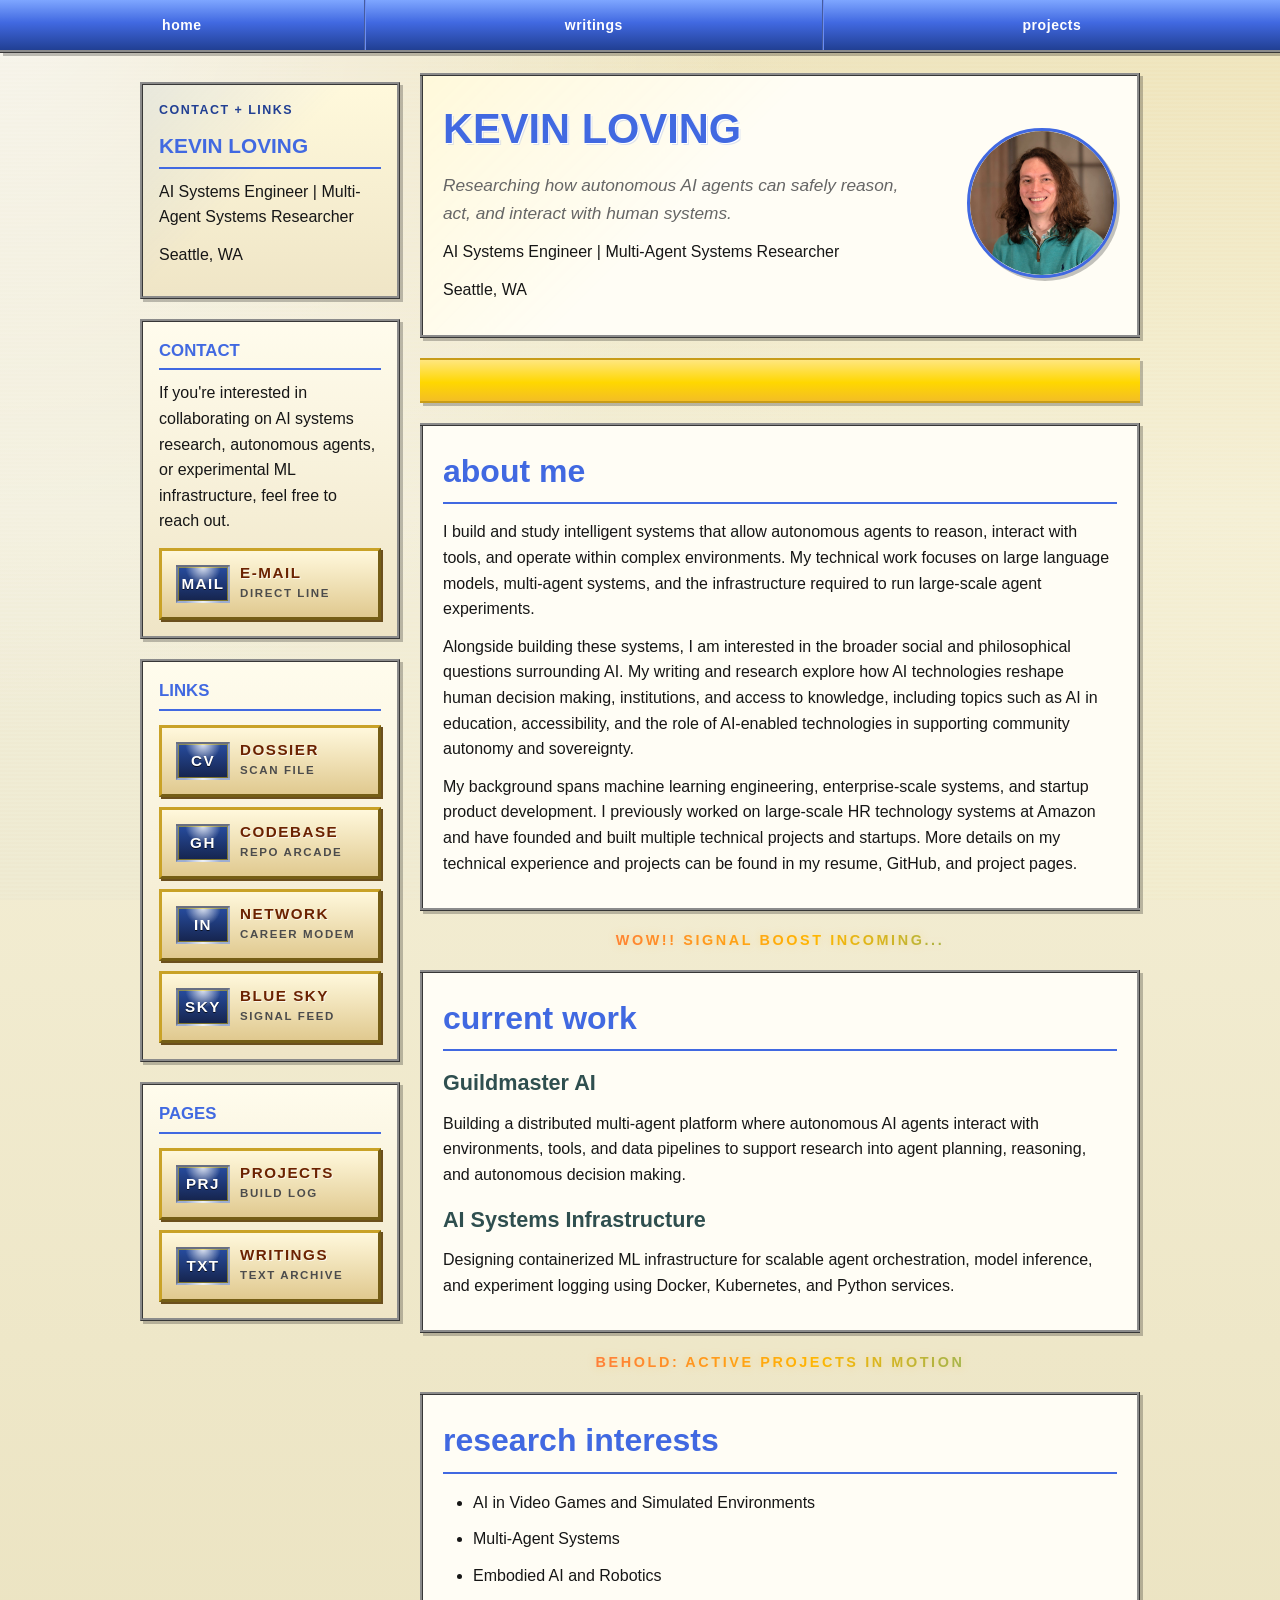
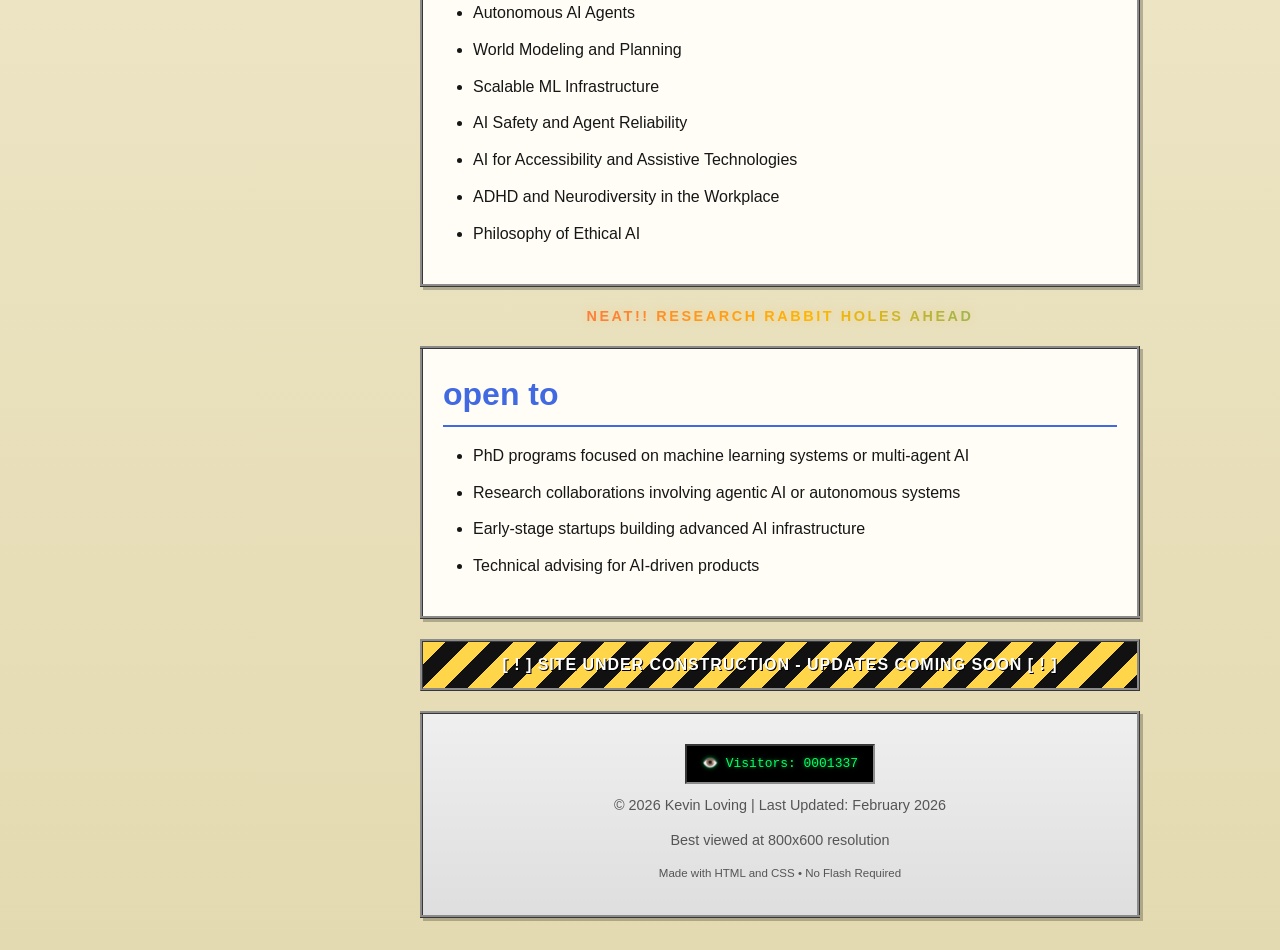
==== commit 2af0c7d7: "Changes to be committed: 	modified:   about.json 	modified:   index.html 	modified:   pages/projects" ====
--- a/index.html
+++ b/index.html
@@ -11,113 +11,101 @@
     <div class="navbar">
         <table>
             <tr>
-                <td><a href="#about">about</a></td>
-                <td><a href="#current-work">current work</a></td>
-                <td><a href="#interests">interests</a></td>
-                <td><a href="#opportunities">open to</a></td>
-                <td><a href="#links">links</a></td>
-                <td><a href="#pages">pages</a></td>
-                <td><a href="#contact">contact</a></td>
+                <td><a href="index.html">home</a></td>
+                <td><a href="pages/writings.html">writings</a></td>
+                <td><a href="pages/projects.html">projects</a></td>
             </tr>
         </table>
     </div>
 
     <!-- Main Container -->
     <div class="container">
-        <!-- Header -->
-        <table class="header-table">
-            <tr>
-                <td class="header-left">
-                    <h1>KEVIN LOVING</h1>
-                    <p class="tagline">Welcome to my personal website!</p>
-                    <p id="profile-title"></p>
-                    <p id="profile-location"></p>
-                </td>
-                <td class="headshot-cell">
-                    <div class="headshot">
-                        <img src="images/headshot.jpg" alt="Kevin Loving">
+        <div class="page-shell">
+            <aside id="site-sidebar" data-base-path="."></aside>
+
+            <div class="content-column">
+                <!-- Header -->
+                <table class="header-table">
+                    <tr>
+                        <td class="header-left">
+                            <h1>KEVIN LOVING</h1>
+                            <p class="tagline">Welcome to my personal website!</p>
+                            <p id="profile-title"></p>
+                            <p id="profile-location"></p>
+                        </td>
+                        <td class="headshot-cell">
+                            <div class="headshot">
+                                <img src="images/headshot.jpg" alt="Kevin Loving">
+                            </div>
+                        </td>
+                    </tr>
+                </table>
+
+                <!-- Marquee -->
+                <div class="marquee">
+                    <div class="marquee-content">
+                        ★★★ WELCOME TO MY WEBSITE ★★★ BEST VIEWED IN NETSCAPE NAVIGATOR 4.0 OR INTERNET EXPLORER 5.5 ★★★ 
+                        NOW ACCEPTING OPPORTUNITIES ★★★ OPTIMIZED FOR 800x600 RESOLUTION ★★★
                     </div>
-                </td>
-            </tr>
-        </table>
-
-        <!-- Marquee -->
-        <div class="marquee">
-            <div class="marquee-content">
-                ★★★ WELCOME TO MY WEBSITE ★★★ BEST VIEWED IN NETSCAPE NAVIGATOR 4.0 OR INTERNET EXPLORER 5.5 ★★★ 
-                NOW ACCEPTING OPPORTUNITIES ★★★ OPTIMIZED FOR 800x600 RESOLUTION ★★★
+                </div>
+
+                <!-- About Section -->
+                <table class="section-table" id="about">
+                    <tr>
+                        <td></td>
+                    </tr>
+                </table>
+
+                <div class="flavor-text" aria-hidden="true">wow!! signal boost incoming...</div>
+
+                <!-- Current Work Section -->
+                <table class="section-table" id="current-work">
+                    <tr>
+                        <td></td>
+                    </tr>
+                </table>
+
+                <div class="flavor-text" aria-hidden="true">behold: active projects in motion</div>
+
+                <!-- Interests Section -->
+                <table class="section-table" id="interests">
+                    <tr>
+                        <td></td>
+                    </tr>
+                </table>
+
+                <div class="flavor-text" aria-hidden="true">neat!! research rabbit holes ahead</div>
+
+                <!-- Opportunities Section -->
+                <table class="section-table" id="opportunities">
+                    <tr>
+                        <td></td>
+                    </tr>
+                </table>
+
+                <!-- Construction Notice -->
+                <div class="construction">
+                    SITE UNDER CONSTRUCTION - UPDATES COMING SOON
+                </div>
+
+                <!-- Footer -->
+                <table class="footer-table">
+                    <tr>
+                        <td>
+                            <div id="footer-counter"></div>
+                            <p>© 2026 Kevin Loving | Last Updated: February 2026</p>
+                            <p>Best viewed at 800x600 resolution</p>
+                            <p class="footer-small">
+                                Made with HTML and CSS • No Flash Required
+                            </p>
+                        </td>
+                    </tr>
+                </table>
             </div>
         </div>
-
-        <!-- About Section -->
-        <table class="section-table" id="about">
-            <tr>
-                <td></td>
-            </tr>
-        </table>
-
-        <!-- Current Work Section -->
-        <table class="section-table" id="current-work">
-            <tr>
-                <td></td>
-            </tr>
-        </table>
-
-        <!-- Interests Section -->
-        <table class="section-table" id="interests">
-            <tr>
-                <td></td>
-            </tr>
-        </table>
-
-        <!-- Opportunities Section -->
-        <table class="section-table" id="opportunities">
-            <tr>
-                <td></td>
-            </tr>
-        </table>
-
-        <!-- Links Section -->
-        <table class="section-table" id="links">
-            <tr>
-                <td></td>
-            </tr>
-        </table>
-
-        <!-- Pages Section -->
-        <table class="section-table" id="pages">
-            <tr>
-                <td></td>
-            </tr>
-        </table>
-
-        <!-- Construction Notice -->
-        <div class="construction">
-            SITE UNDER CONSTRUCTION - UPDATES COMING SOON
-        </div>
-
-        <!-- Contact Section -->
-        <table class="section-table" id="contact">
-            <tr>
-                <td></td>
-            </tr>
-        </table>
-
-        <!-- Footer -->
-        <table class="footer-table">
-            <tr>
-                <td>
-                    <div id="footer-counter"></div>
-                    <p>© 2026 Kevin Loving | Last Updated: February 2026</p>
-                    <p>Best viewed at 800x600 resolution</p>
-                    <p class="footer-small">
-                        Made with HTML and CSS • No Flash Required
-                    </p>
-                </td>
-            </tr>
-        </table>
     </div>
 
+    <script src="shared/sidebar.js"></script>
     <script>
         function createList(items) {
             const list = document.createElement('ul');
@@ -176,50 +164,6 @@
             cell.appendChild(createList(data[key]));
         }
 
-        function createLinkButton(link) {
-            const anchor = document.createElement('a');
-            anchor.href = link.url;
-            anchor.className = 'button';
-            anchor.textContent = link.label;
-
-            const isExternal = /^https?:\/\//.test(link.url);
-            if (isExternal) {
-                anchor.target = '_blank';
-                anchor.rel = 'noreferrer';
-            }
-
-            return anchor;
-        }
-
-        function renderLinkSection(section, data) {
-            const cell = section.querySelector('td');
-            cell.innerHTML = `<h2>${data.title}</h2>`;
-
-            const linkList = document.createElement('div');
-            linkList.className = 'button-list';
-
-            data.items.forEach((link) => linkList.appendChild(createLinkButton(link)));
-
-            cell.appendChild(linkList);
-        }
-
-        function renderContact(section, data) {
-            const cell = section.querySelector('td');
-            cell.innerHTML = `<h2>${data.title}</h2>`;
-
-            const message = document.createElement('p');
-            message.textContent = data.message;
-            cell.appendChild(message);
-
-            const linkList = document.createElement('div');
-            linkList.className = 'button-list';
-            linkList.appendChild(createLinkButton({
-                label: data.email,
-                url: `mailto:${data.email}`
-            }));
-            cell.appendChild(linkList);
-        }
-
         function renderFooter(data) {
             const counter = document.createElement('div');
             counter.className = 'counter';
@@ -227,17 +171,36 @@
             document.getElementById('footer-counter')?.appendChild(counter);
         }
 
-        fetch('about.json')
-            .then((response) => response.json())
+        async function loadAboutData() {
+            const candidates = [
+                new URL('./about.json', window.location.href),
+                new URL('about.json', window.location.origin + window.location.pathname),
+                new URL('../about.json', window.location.href)
+            ];
+
+            for (const url of candidates) {
+                try {
+                    const response = await fetch(url);
+                    if (!response.ok) {
+                        continue;
+                    }
+
+                    return await response.json();
+                } catch (error) {
+                    console.warn(`Failed to load about.json from ${url}`, error);
+                }
+            }
+
+            throw new Error('Failed to load about.json');
+        }
+
+        loadAboutData()
             .then((data) => {
                 setProfile(data.profile);
                 renderAbout(document.getElementById('about'), data.about);
                 renderItemList(document.getElementById('current-work'), data.current_work, 'items');
                 renderListSection(document.getElementById('interests'), data.interests, 'areas');
                 renderListSection(document.getElementById('opportunities'), data.opportunities, 'items');
-                renderLinkSection(document.getElementById('links'), data.links);
-                renderLinkSection(document.getElementById('pages'), data.pages);
-                renderContact(document.getElementById('contact'), data.contact);
                 renderFooter(data.footer);
             })
             .catch((error) => {
--- a/style.css
+++ b/style.css
@@ -17,6 +17,7 @@
     --success: #00ff66;
     --shadow: 3px 3px 0 rgba(0, 0, 0, 0.24);
     --content-width: 1000px;
+    --font-body: "Trebuchet MS", Verdana, sans-serif;
     --space-1: 8px;
     --space-2: 12px;
     --space-3: 16px;
@@ -39,7 +40,7 @@
         radial-gradient(circle at top left, rgba(255, 255, 255, 0.72), transparent 26%),
         linear-gradient(180deg, #efe4bd 0%, var(--page-bg) 20%, #e4dab1 100%);
     color: var(--text-main);
-    font-family: "Times New Roman", Times, serif;
+    font-family: var(--font-body);
     line-height: 1.6;
 }
 
@@ -120,6 +121,17 @@
     margin: var(--space-4) auto 32px;
     position: relative;
     z-index: 1;
+}
+
+.page-shell {
+    display: grid;
+    grid-template-columns: 260px minmax(0, 1fr);
+    gap: var(--space-4);
+    align-items: start;
+}
+
+.content-column {
+    min-width: 0;
 }
 
 .header-table,
@@ -280,6 +292,22 @@
     content: " [ ! ] ";
 }
 
+.flavor-text {
+    margin: -2px 0 18px;
+    text-align: center;
+    font-size: 0.9rem;
+    font-weight: bold;
+    letter-spacing: 0.18em;
+    text-transform: uppercase;
+    color: transparent;
+    background: linear-gradient(90deg, #ff4d6d, #ffb703, #00b4d8, #8338ec, #ff4d6d);
+    background-size: 220% auto;
+    -webkit-background-clip: text;
+    background-clip: text;
+    text-shadow: 0 0 10px rgba(255, 183, 3, 0.25);
+    animation: flavor-shift 4.5s linear infinite;
+}
+
 .button-table {
     margin: 15px auto;
     border-collapse: separate;
@@ -316,6 +344,132 @@
     border-style: inset;
 }
 
+.sidebar-menu {
+    position: sticky;
+    top: 82px;
+}
+
+.sidebar-panel {
+    margin-bottom: var(--space-4);
+    padding: var(--space-3);
+    background: linear-gradient(180deg, #fffced 0%, #efe5c6 100%);
+    border: 3px ridge var(--border-ui);
+    box-shadow: var(--shadow);
+}
+
+.sidebar-profile {
+    background:
+        linear-gradient(135deg, rgba(65, 105, 225, 0.12), transparent 44%),
+        linear-gradient(180deg, #fff9dc 0%, #efe5c6 100%);
+}
+
+.sidebar-kicker {
+    margin-bottom: 8px;
+    color: var(--page-accent-dark);
+    font-size: 0.78rem;
+    font-weight: bold;
+    letter-spacing: 0.12em;
+}
+
+.sidebar-name,
+.sidebar-title {
+    margin-bottom: 10px;
+    color: var(--page-accent);
+    font-family: "Trebuchet MS", Verdana, sans-serif;
+    font-weight: bold;
+    text-transform: uppercase;
+}
+
+.sidebar-name {
+    font-size: 1.3rem;
+}
+
+.sidebar-title {
+    font-size: 1.05rem;
+    border-bottom: 2px solid var(--page-accent);
+    padding-bottom: 4px;
+}
+
+.sidebar-button-list {
+    display: flex;
+    flex-direction: column;
+    gap: 10px;
+    margin-top: 14px;
+}
+
+.sidebar-button,
+.sidebar-button:visited {
+    width: 100%;
+    text-align: center;
+    padding: 8px 12px;
+}
+
+.sidebar-button-logo {
+    display: grid;
+    grid-template-columns: 54px minmax(0, 1fr);
+    align-items: center;
+    gap: 10px;
+    min-height: 50px;
+    padding: 2px;
+}
+
+.sidebar-button-badge {
+    display: inline-flex;
+    align-items: center;
+    justify-content: center;
+    min-height: 38px;
+    padding: 4px 6px;
+    border: 2px inset rgba(255, 255, 255, 0.55);
+    background:
+        radial-gradient(circle at top, rgba(255, 255, 255, 0.85), transparent 42%),
+        linear-gradient(180deg, #274c9e 0%, #16244d 100%);
+    color: #ffffff;
+    font-family: "Trebuchet MS", Verdana, sans-serif;
+    font-size: 0.95rem;
+    font-weight: bold;
+    letter-spacing: 0.1em;
+    text-shadow: 0 1px 0 rgba(0, 0, 0, 0.7);
+    box-shadow: inset 0 0 0 1px rgba(255, 215, 0, 0.45);
+}
+
+.sidebar-button-branding {
+    display: flex;
+    flex-direction: column;
+    align-items: flex-start;
+    gap: 2px;
+    min-width: 0;
+    text-align: left;
+}
+
+.sidebar-button-wordmark {
+    color: #6b2200;
+    font-family: "Trebuchet MS", Verdana, sans-serif;
+    font-size: 0.95rem;
+    font-weight: bold;
+    letter-spacing: 0.1em;
+    line-height: 1.1;
+    text-shadow: 1px 1px 0 rgba(255, 255, 255, 0.75);
+}
+
+.sidebar-button-sublabel {
+    color: #4c4c4c;
+    font-size: 0.72rem;
+    letter-spacing: 0.14em;
+    text-transform: uppercase;
+}
+
+.sidebar-button-accessible {
+    position: absolute;
+    width: 1px;
+    height: 1px;
+    padding: 0;
+    margin: -1px;
+    overflow: hidden;
+    clip: rect(0, 0, 0, 0);
+    white-space: nowrap;
+    border: 0;
+}
+
 .writing-grid {
     display: grid;
     grid-template-columns: repeat(auto-fit, minmax(260px, 1fr));
@@ -468,9 +622,22 @@
     100% { transform: translate(-100%, 0); }
 }
 
+@keyframes flavor-shift {
+    0% { background-position: 0% center; }
+    100% { background-position: 220% center; }
+}
+
 @media (max-width: 768px) {
     .container {
         width: min(94%, var(--content-width));
+    }
+
+    .page-shell {
+        grid-template-columns: 1fr;
+    }
+
+    .sidebar-menu {
+        position: static;
     }
 
     .navbar td {
